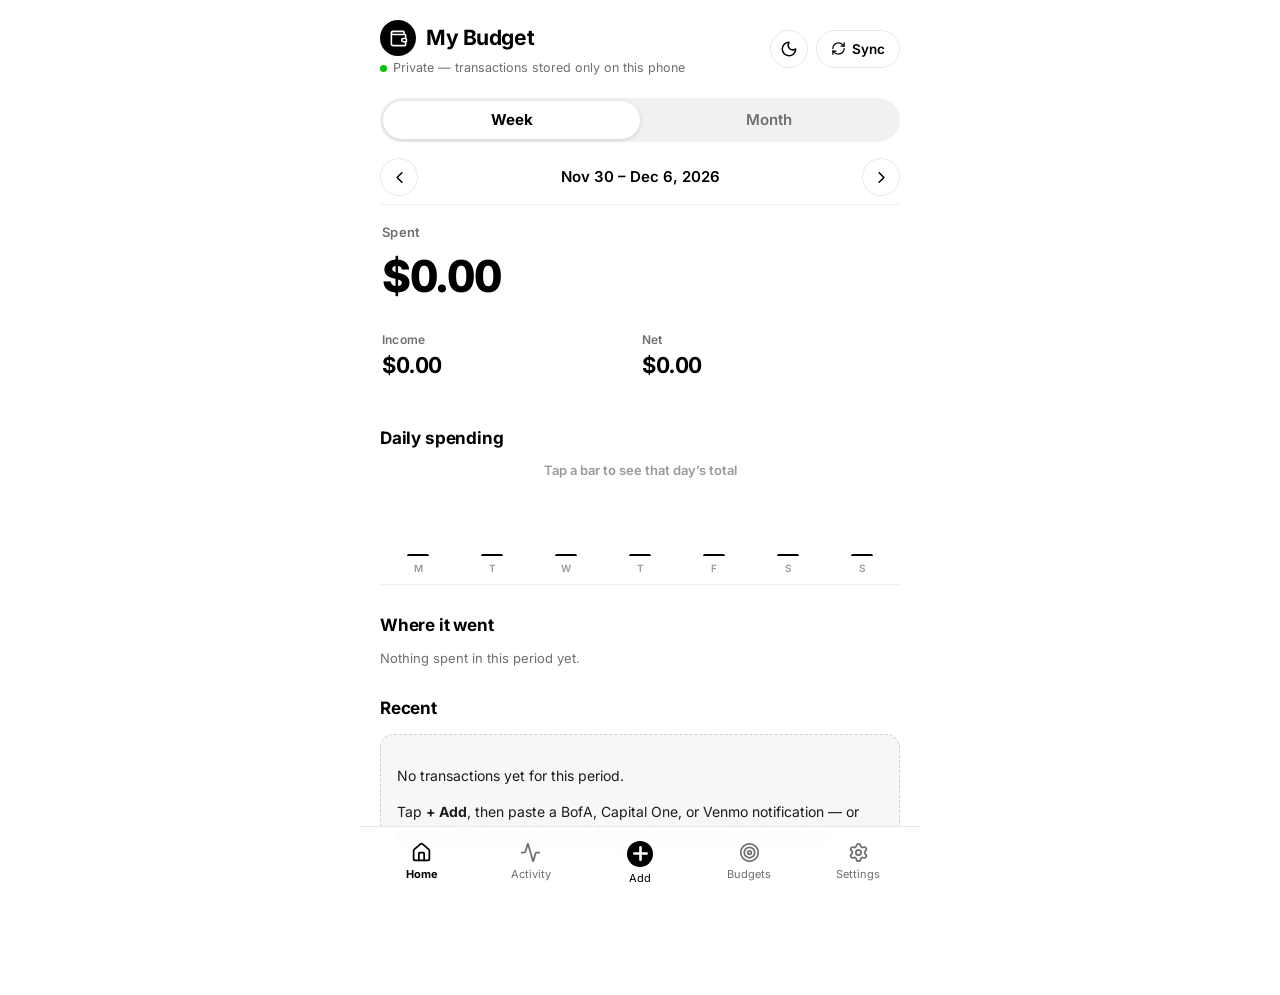
==== index.html @ 9eff7cd2 "Budget Tracker: local-only week/month tracker with BofA/Capital One/Venmo paste + CSV import" ====
<!DOCTYPE html>
<html lang="en">
<head>
<meta charset="UTF-8">
<meta name="viewport" content="width=device-width, initial-scale=1, maximum-scale=1, user-scalable=no, viewport-fit=cover">
<meta http-equiv="Content-Security-Policy" content="default-src 'self'; script-src 'self' 'unsafe-inline' https://accounts.google.com; style-src 'self' 'unsafe-inline'; img-src 'self' data:; font-src 'self'; connect-src 'self' https://gmail.googleapis.com https://oauth2.googleapis.com https://accounts.google.com; frame-src https://accounts.google.com; object-src 'none'; base-uri 'self'">
<title>My Budget Tracker</title>
<meta name="description" content="Private budget tracker. Transactions are stored only on this device, with optional direct Gmail sync.">
<link rel="manifest" href="manifest.json">
<link rel="icon" href="icon-192.png">
<link rel="apple-touch-icon" href="icon-192.png">
<meta name="theme-color" content="#ffffff">
<style>
/* My Budget Tracker — Robinhood-style light theme: white, black text, hairlines,
   one green accent, flat (no gradients, no shadows, no neon).
   Type: Inter (github.com/rsms/inter). Icons: Lucide (github.com/lucide-icons/lucide), inline SVG. */
@font-face{font-family:'Inter';src:url('fonts/inter-400.woff2') format('woff2');font-weight:400;font-display:swap}
@font-face{font-family:'Inter';src:url('fonts/inter-600.woff2') format('woff2');font-weight:600;font-display:swap}
@font-face{font-family:'Inter';src:url('fonts/inter-700.woff2') format('woff2');font-weight:700;font-display:swap}
@font-face{font-family:'Inter';src:url('fonts/inter-800.woff2') format('woff2');font-weight:800;font-display:swap}
:root{
  --bg:#ffffff; --panel:#ffffff; --wash:#f7f7f7; --wash2:#f1f1f1;
  --line:rgba(0,0,0,.09); --line-soft:rgba(0,0,0,.06);
  --text:#000000; --body:#1c1c1c; --muted:#6f6f6f; --faint:#9a9a9a;
  --green:#00a651; --green-bright:#00c805; --red:#e33d2e; --orange:#ff5000;
  --radius:14px;
  --surface:#ffffff; --field:#ffffff; --ink:#000000;
  --primary:#000000; --primary-ink:#ffffff;
  --tile:#000000; --tile-ink:#ffffff; --bar:#000000;
  --seg-active:#ffffff; --nav-bg:rgba(255,255,255,.94);
  --focus-border:#000000; --focus-ring:rgba(0,0,0,.08); --dashed:rgba(0,0,0,.15);
}
[data-theme="dark"]{
  --bg:#000000; --panel:#000000; --wash:#17191c; --wash2:#23262b;
  --line:rgba(255,255,255,.18); --line-soft:rgba(255,255,255,.13);
  --text:#ffffff; --body:#e9e9e9; --muted:#9aa0a6; --faint:#6e7278;
  --green:#00c805; --red:#ff5000;
  --surface:#000000; --field:#17191c; --ink:#ffffff;
  --primary:#00c805; --primary-ink:#000000;
  --tile:#ffffff; --tile-ink:#000000; --bar:#ffffff;
  --seg-active:#2e3138; --nav-bg:rgba(0,0,0,.92);
  --focus-border:#ffffff; --focus-ring:rgba(255,255,255,.22); --dashed:rgba(255,255,255,.23);
}
*{box-sizing:border-box;-webkit-tap-highlight-color:transparent;touch-action:manipulation;
  -webkit-user-select:none;user-select:none;-webkit-touch-callout:none}
input,textarea{-webkit-user-select:text;user-select:text;-webkit-touch-callout:default}
html,body{overflow-x:hidden}
body{margin:0;font-family:'Inter',-apple-system,BlinkMacSystemFont,'SF Pro Text','Segoe UI',Roboto,sans-serif;
  background:var(--bg);color:var(--body);padding:0 20px 108px;max-width:560px;margin:0 auto;
  font-size:15px;line-height:1.5;-webkit-font-smoothing:antialiased}
::selection{background:rgba(0,200,5,.25)}

/* Header */
header{display:flex;justify-content:space-between;align-items:center;gap:12px;padding:calc(20px + env(safe-area-inset-top)) 0 8px}
header h1{font-size:21px;font-weight:700;letter-spacing:-.02em;margin:0;color:var(--text)}
.brand{display:flex;align-items:center;gap:10px}
.brandTile{display:flex;align-items:center;justify-content:center;width:36px;height:36px;border-radius:50%;
  background:var(--tile);color:var(--tile-ink)}
.brandIc{width:19px;height:19px}
.sub{color:var(--muted);font-size:12.5px;margin:3px 0 0;display:flex;align-items:center;gap:6px}
.sub::before{content:'';width:7px;height:7px;border-radius:50%;background:var(--green-bright);flex:none}
.headerBtns{display:flex;gap:8px;flex:none}

/* Type */
h2{font-size:17px;font-weight:700;letter-spacing:-.01em;margin:28px 0 10px;color:var(--text)}
h3{font-size:15px;font-weight:700;margin:24px 0 6px;color:var(--text)}
.hint{color:var(--muted);font-size:13px;line-height:1.55;margin:6px 0 10px}
.result{color:var(--green);font-size:13.5px;min-height:18px;line-height:1.5;font-weight:600}
.error{color:var(--red);font-size:13.5px}
.mono{font-family:ui-monospace,'SF Mono',Menlo,monospace;font-size:12px;word-break:break-all;color:var(--text)}
.hIcon{display:flex;align-items:center;gap:9px}
.hIc{width:18px;height:18px;color:var(--text)}

/* Controls — Robinhood pills */
button{font:inherit;font-weight:600;cursor:pointer;border-radius:999px;border:1px solid var(--line);
  background:var(--field);color:var(--text);padding:9px 16px;transition:transform .15s ease-out,background .15s ease}
button:active{transform:scale(.97)}
button.primary{background:var(--primary);border-color:var(--primary);color:var(--primary-ink);font-weight:700;width:100%;margin-top:12px;padding:14px;border-radius:999px}
button.primary.small,button.ghost.small{width:auto;margin-top:0;padding:8px 14px}
button.ghost{background:transparent}
button.danger{background:transparent;border-color:rgba(227,61,46,.45);color:var(--red)}
button:disabled{opacity:.55}
.iconBtn{font-size:13.5px;padding:8px 14px;display:inline-flex;align-items:center}
.btnIc{width:15px;height:15px;margin-right:6px}
input,select,textarea{font:inherit;width:100%;padding:12px 14px;border-radius:12px;border:1px solid var(--line);
  background:var(--field);color:var(--text);margin:5px 0 12px;outline:none;transition:border-color .15s ease,box-shadow .15s ease}
input:focus,select:focus,textarea:focus{border-color:var(--focus-border);box-shadow:0 0 0 3px var(--focus-ring)}
textarea{resize:vertical;line-height:1.5}
label{font-size:13px;font-weight:600;color:var(--muted)}
::placeholder{color:var(--faint)}

/* Segmented Week/Month — gray track, white pill */
.seg{display:flex;background:var(--wash2);border-radius:999px;padding:3px;margin-top:12px}
.segBtn{flex:1;border:none;background:transparent;color:var(--muted);border-radius:999px;padding:8px;font-weight:600}
.segBtn.active{background:var(--seg-active);color:var(--text);font-weight:700;box-shadow:0 1px 4px rgba(0,0,0,.14)}
.periodNav{display:flex;align-items:center;justify-content:space-between;margin:16px 0 2px}
.periodNav button{width:38px;height:38px;border-radius:50%;padding:0;display:flex;align-items:center;justify-content:center;border-color:var(--line)}
.periodNav .ic{width:19px;height:19px}
.periodLabel{font-weight:600;font-size:15px;color:var(--text)}

/* Stats — flat, borderless, hairline dividers (Robinhood numbers-first) */
.cards{display:grid;grid-template-columns:1fr 1fr;gap:0;margin-top:8px;border-top:1px solid var(--line-soft)}
.card{background:transparent;border:none;border-radius:0;padding:16px 2px;box-shadow:none}
.card span{display:block;color:var(--muted);font-size:12px;font-weight:600;letter-spacing:.02em}
.card strong{font-size:22px;font-weight:700;letter-spacing:-.02em;font-variant-numeric:tabular-nums;color:var(--text)}
.card.big{grid-column:1/-1;padding:18px 2px 6px}
.card.big span{font-size:13px}
.card.big strong{font-size:44px;font-weight:800;letter-spacing:-.03em}
.green{color:var(--green)}.red{color:var(--red)}
.pace{color:var(--body);font-size:13.5px;line-height:1.55;background:var(--wash);
  border-radius:12px;padding:11px 14px;margin:14px 0 0}
.pace:empty{display:none}

/* Daily bars — flat black, today in green */
.bars{display:flex;gap:2px;align-items:flex-end;height:100px;background:transparent;
  border:none;border-bottom:1px solid var(--line-soft);border-radius:0;padding:10px 2px 8px;box-shadow:none}
.barCol{flex:1 1 0;min-width:0;display:flex;flex-direction:column;align-items:center;gap:5px;height:100%;justify-content:flex-end;cursor:pointer;-webkit-tap-highlight-color:transparent}
.barCol.sel .bar{background:var(--green)}
.barCol.sel span{color:var(--text);font-weight:700}
.barReadout{text-align:center;font-size:13px;font-weight:600;color:var(--faint);min-height:18px;margin:0 0 4px}
.barReadout.on{color:var(--text)}
#omitList{margin-top:10px}
#omitList .txn{align-items:center}
.bar{width:100%;max-width:22px;background:var(--bar);border-radius:3px 3px 0 0;min-height:2px;transition:opacity .1s ease,background .15s ease}
.barCol:active .bar{opacity:.45}
#txnList .txn,#recentList .txn{transition:background .12s ease,opacity .25s ease}
#txnList .txn:active,#recentList .txn:active{background:var(--wash)}
/* Day-selected state: Recent rows that aren't the tapped day fade back */
#recentList .txn.dim{opacity:.35}
.checkRow{display:flex;align-items:center;gap:10px;font-weight:600;cursor:pointer}
.checkRow input{width:20px;height:20px;accent-color:var(--ink)}

/* Offline strip — in-flow under the header, only while the phone is offline */
.offlineBar{background:var(--wash2);color:var(--muted);font-size:12.5px;font-weight:600;text-align:center;padding:8px 12px;border-radius:10px;margin:6px 0 2px}
.offlineBar.hidden{display:none}

/* Boot skeleton — static placeholders painted with the page itself, so a cold
   open never shows a blank screen while the app script loads. JS hides it the
   moment the lock screen or the app renders. */
#bootSkel{padding-top:10px}
#bootSkel.hidden{display:none}
.skel{background:var(--wash2);border-radius:12px;margin:0 0 12px;animation:skelPulse 1.15s ease-in-out infinite}
.skelHero{height:120px}
.skelRow{height:56px}
.skelRow.short{width:62%}
@keyframes skelPulse{0%,100%{opacity:1}50%{opacity:.4}}
.barCol span{font-size:10px;color:var(--faint);font-weight:600;max-width:100%;overflow:hidden;text-align:center}

/* Category rows */
.catRow{display:grid;grid-template-columns:118px 1fr 78px;gap:10px;align-items:center;padding:7px 0;font-size:13.5px;border-bottom:1px solid var(--line-soft)}
.catRow strong{text-align:right;font-variant-numeric:tabular-nums}
.track{background:var(--wash2);border-radius:99px;height:6px;overflow:hidden}
.fill{background:var(--bar);height:100%;border-radius:99px}
.fill.over{background:var(--red)}

/* Transactions — flat list rows with hairlines */
.txn{display:flex;gap:9px;align-items:center;background:transparent;border:none;border-bottom:1px solid var(--line-soft);
  border-radius:0;padding:13px 2px;margin:0;box-shadow:none}
.txnMain{flex:1;min-width:0}
.txnMain strong{display:block;font-size:14.5px;font-weight:600;white-space:nowrap;overflow:hidden;text-overflow:ellipsis;color:var(--text)}
.meta{color:var(--muted);font-size:12px;display:block;margin-top:1px}
.txnAmt{font-weight:700;font-variant-numeric:tabular-nums;font-size:15px;color:var(--text)}
.txn.in .txnAmt{color:var(--green)}
.txn.transfer{opacity:.6}.txn.transfer .txnAmt{color:var(--body)}
.delBtn{padding:6px 8px;border:none;color:var(--faint)}
.delIc{width:14px;height:14px;display:block}

/* Layout helpers */
.row{display:flex}.row.gap{gap:10px}.row.wrap{flex-wrap:wrap}.row label{flex:1}

/* Budgets + security boxes — light wash panels, flat */
.budgetRow,.secBox{background:var(--wash);border:none;border-radius:var(--radius);
  padding:16px;margin:10px 0;box-shadow:none;font-size:14px;line-height:1.55}
.budgetHead{display:flex;justify-content:space-between;gap:10px;font-size:14px;margin-bottom:8px}
.budgetHead span{color:var(--muted);font-variant-numeric:tabular-nums}
.budgetRow input{margin:10px 0 0;background:var(--field)}
.secBox ul{margin:8px 0;padding-left:19px}.secBox li{margin:5px 0}
.secBox p{margin:6px 0}

/* Empty state */
.empty{background:var(--wash);border:1px dashed var(--dashed);border-radius:var(--radius);
  padding:16px;color:var(--body);line-height:1.55;font-size:14px;margin:12px 0}

/* Bottom nav — white, hairline top, black active */
nav{position:fixed;left:0;right:0;bottom:0;display:flex;gap:2px;max-width:560px;margin:0 auto;
  background:var(--nav-bg);border-top:1px solid var(--line);
  padding:8px 8px calc(9px + env(safe-area-inset-bottom));backdrop-filter:blur(14px);-webkit-backdrop-filter:blur(14px);z-index:5}
.tab{flex:1;border:none;background:transparent;font-size:11px;font-weight:500;color:var(--muted);
  padding:7px 2px 5px;display:flex;flex-direction:column;align-items:center;gap:3px;border-radius:12px}
.tabIcon{display:flex}.tabIcon .ic{width:21px;height:21px}
.tab.active{color:var(--text);font-weight:700}
.addIcon{display:flex;align-items:center;justify-content:center;width:26px;height:26px;border-radius:50%;
  background:var(--tile);color:var(--tile-ink);margin-top:-1px}
.addIc{width:15px;height:15px;color:var(--tile-ink);stroke-width:3}
.tab.addTab{color:var(--text)}

/* Lock screen */
.lock{position:fixed;inset:0;background:var(--bg);display:flex;align-items:center;justify-content:center;padding:22px;z-index:20}
.lockCard{max-width:340px;text-align:center;width:100%;background:var(--field);border:1px solid var(--line);
  border-radius:22px;padding:30px 24px;box-shadow:none}
.lockCard h1{font-size:21px;margin:10px 0 4px;color:var(--text)}
.lockCard p{color:var(--muted);font-size:13.5px}
.lockIcon{display:flex;align-items:center;justify-content:center;width:64px;height:64px;margin:0 auto;
  border-radius:50%;background:var(--wash);border:1px solid var(--line)}
.lockIc{width:28px;height:28px;color:var(--text)}
.fileLabel{display:inline-block;border:1px solid var(--line);border-radius:999px;padding:10px 16px;cursor:pointer;font-weight:600;background:var(--field)}
.hidden{display:none!important}
.ic{flex:none;vertical-align:middle}
.themeBtn{position:relative;display:inline-flex;align-items:center;justify-content:center;width:38px;height:38px;border-radius:50%;padding:0}
/* Icon swap: sun and moon are stacked and crossfade with a blur, instead of
   one vanishing and the other popping in. */
.themeBtn .ic{position:absolute;top:50%;left:50%;transform:translate(-50%,-50%);transition:opacity .25s ease,filter .25s ease}
.themeMoon{opacity:1;filter:blur(0)}
.themeSun{opacity:0;filter:blur(4px)}
[data-theme="dark"] .themeMoon{opacity:0;filter:blur(4px)}
[data-theme="dark"] .themeSun{opacity:1;filter:blur(0)}
button .ic{pointer-events:none}

/* Recurring expenses */
.recRow{display:flex;gap:10px;align-items:center;background:var(--wash);border-radius:var(--radius);padding:13px 15px;margin:8px 0}
.recRow.paused{opacity:.55}
.recMain{flex:1;min-width:0}
.recMain strong{display:block;font-size:14.5px;font-weight:600;color:var(--text);white-space:nowrap;overflow:hidden;text-overflow:ellipsis}
.recAmt{font-weight:700;font-variant-numeric:tabular-nums;color:var(--text)}
.toast{position:fixed;left:50%;transform:translateX(-50%);bottom:calc(88px + env(safe-area-inset-bottom));z-index:60;display:flex;align-items:center;gap:14px;background:var(--ink);color:var(--bg);border-radius:999px;padding:11px 12px 11px 18px;font-size:14px;font-weight:600;box-shadow:0 8px 28px rgba(0,0,0,.28);max-width:calc(100vw - 32px);animation:toastIn .25s cubic-bezier(.32,.72,0,1)}
.toast span{white-space:nowrap;overflow:hidden;text-overflow:ellipsis}
.toast button{background:var(--green-bright);color:#000;border:none;border-radius:999px;padding:7px 14px;font-weight:700;flex:none}
.toast.hidden{display:none}
.sheet{position:fixed;inset:0;z-index:70;background:rgba(0,0,0,.45);display:flex;align-items:flex-end;justify-content:center;overscroll-behavior:contain}
.sheet.hidden{display:none}
.sheetCard{background:var(--panel);width:100%;max-width:560px;border-radius:18px 18px 0 0;padding:20px 20px calc(18px + env(safe-area-inset-bottom));max-height:92vh;max-height:92dvh;overflow-y:auto;transform-origin:50% 100%;animation:sheetIn .25s cubic-bezier(.32,.72,0,1)}
/* Entrances: from scale .97 + fade, never from scale 0 (250ms, easeOutQuint-ish) */
@keyframes sheetIn{from{opacity:0;transform:translateY(14px) scale(.98)}to{opacity:1;transform:translateY(0) scale(1)}}
@keyframes toastIn{from{opacity:0;transform:translateX(-50%) translateY(8px) scale(.97)}to{opacity:1;transform:translateX(-50%) translateY(0) scale(1)}}
@keyframes cardIn{from{opacity:0;transform:scale(.97)}to{opacity:1;transform:scale(1)}}
/* Sheet grab handle — drag down to dismiss, drag up meets rubber-band resistance */
.grab{width:44px;height:20px;margin:-10px auto 4px;display:flex;align-items:center;justify-content:center;touch-action:none;cursor:grab;flex:none}
.grab::before{content:'';width:36px;height:4px;border-radius:99px;background:var(--line)}
/* Wrong-PIN shake: translateX 0,-10,10,-6,6,-3,0 over 360ms (error text is already red) */
@keyframes shakeX{0%{transform:translateX(0)}14%{transform:translateX(-10px)}28%{transform:translateX(10px)}44%{transform:translateX(-6px)}60%{transform:translateX(6px)}76%{transform:translateX(-3px)}100%{transform:translateX(0)}}
.lockCard{animation:cardIn .25s cubic-bezier(.32,.72,0,1)}
.lockCard.shake{animation:shakeX .36s ease}
body.locked{position:fixed;left:0;right:0;width:100%;overflow:hidden}
.sheetCard h3{margin:0 0 6px;font-size:17px;color:var(--text)}
.sheetBtns{display:flex;gap:10px;margin-top:16px}
.fieldBad{border-color:var(--red) !important;box-shadow:0 0 0 3px rgba(227,61,46,.22)}
.sheetBtns.col{flex-direction:column}
.tsLabel{display:block;font-size:12.5px;font-weight:600;color:var(--faint);margin:12px 0 5px}
.row2{display:flex;gap:8px}
.row2>*{flex:1;min-width:0}
#txnList .txn,#recentList .txn{cursor:pointer;-webkit-tap-highlight-color:transparent}
.subHead{font-size:12.5px;text-transform:uppercase;letter-spacing:.05em;color:var(--faint);margin:16px 0 6px}
#rulesList .txn{align-items:center}
.sheetBtns button{flex:1}
/* Overflow guards: nothing sticks out past the screen, even with huge numbers */
.row>*{min-width:0}
input,select,textarea{min-width:0}
.card strong{font-size:clamp(17px,5.6vw,22px)}
.card.big strong{font-size:clamp(28px,10vw,44px);white-space:nowrap}
.catRow{grid-template-columns:minmax(0,118px) 1fr auto}
.catRow>span{white-space:nowrap;overflow:hidden;text-overflow:ellipsis}
.catRow strong{white-space:nowrap}
.txnAmt{white-space:nowrap}
.recAmt{white-space:nowrap}
.budgetHead{flex-wrap:wrap}
.budgetHead span{text-align:right}
/* iOS WebKit gives native date fields a stubborn minimum width that ignores
   min-width and pushes the box off-screen; resetting the appearance makes the
   field shrink like a normal input (the date picker still opens on tap). */
input[type="date"]{-webkit-appearance:none;appearance:none;text-align:left}
/* Expensive-feel polish: balanced headlines, tabular figures wherever an
   amount can change, smooth height:auto groundwork for the one <details>,
   and an instant theme switch (transitions killed mid-flip — except the
   theme toggle's own icon crossfade, which is the point of flipping). */
h1,h2,h3{text-wrap:balance}
.barReadout,.pace,.toast span,.sheetCard p{font-variant-numeric:tabular-nums}
:root{interpolate-size:allow-keywords}
.theme-switching *{transition:none!important}
.theme-switching .themeBtn .ic{transition:opacity .25s ease,filter .25s ease!important}

</style>
</head>
<body>
<div id="lockScreen" class="lock hidden">
  <div class="lockCard">
    <div class="lockIcon"><svg class="ic lockIc" width="30" height="30"
  xmlns="http://www.w3.org/2000/svg"
 
  aria-hidden="true"
  viewBox="0 0 24 24"
  fill="none"
  stroke="currentColor"
  stroke-width="2"
  stroke-linecap="round"
  stroke-linejoin="round"
>
  <rect width="18" height="11" x="3" y="11" rx="2" ry="2" />
  <path d="M7 11V7a5 5 0 0 1 10 0v4" />
</svg></div>
    <h1>Budget Tracker</h1>
    <p>Enter your PIN to unlock. Your data lives only on this device.</p>
    <input id="pinInput" type="password" inputmode="numeric" autocomplete="off" placeholder="PIN" maxlength="12">
    <button id="unlockBtn" class="primary">Unlock</button>
    <p id="pinError" class="error"></p>
  </div>
</div>

<header>
  <div>
    <h1 class="brand"><span class="brandTile"><svg class="ic brandIc" width="22" height="22"
  xmlns="http://www.w3.org/2000/svg"
 
  aria-hidden="true"
  viewBox="0 0 24 24"
  fill="none"
  stroke="currentColor"
  stroke-width="2"
  stroke-linecap="round"
  stroke-linejoin="round"
>
  <path d="M19 7V4a1 1 0 0 0-1-1H5a2 2 0 0 0 0 4h15a1 1 0 0 1 1 1v4h-3a2 2 0 0 0 0 4h3a1 1 0 0 0 1-1v-2a1 1 0 0 0-1-1" />
  <path d="M3 5v14a2 2 0 0 0 2 2h15a1 1 0 0 0 1-1v-4" />
</svg></span>My Budget</h1>
    <p class="sub">Private — transactions stored only on this phone</p>
  </div>
  <div class="headerBtns">
    <button id="themeBtn" class="ghost iconBtn themeBtn" aria-label="Toggle dark mode" title="Dark mode"><svg
  xmlns="http://www.w3.org/2000/svg"
  class="ic themeMoon" width="18" height="18"
  aria-hidden="true"
  viewBox="0 0 24 24"
  fill="none"
  stroke="currentColor"
  stroke-width="2"
  stroke-linecap="round"
  stroke-linejoin="round"
>
  <path d="M20.985 12.486a9 9 0 1 1-9.473-9.472c.405-.022.617.46.402.803a6 6 0 0 0 8.268 8.268c.344-.215.825-.004.803.401" />
</svg><svg
  xmlns="http://www.w3.org/2000/svg"
  class="ic themeSun" width="18" height="18"
  aria-hidden="true"
  viewBox="0 0 24 24"
  fill="none"
  stroke="currentColor"
  stroke-width="2"
  stroke-linecap="round"
  stroke-linejoin="round"
>
  <circle cx="12" cy="12" r="4" />
  <path d="M12 2v2" />
  <path d="M12 20v2" />
  <path d="m4.93 4.93 1.41 1.41" />
  <path d="m17.66 17.66 1.41 1.41" />
  <path d="M2 12h2" />
  <path d="M20 12h2" />
  <path d="m6.34 17.66-1.41 1.41" />
  <path d="m19.07 4.93-1.41 1.41" />
</svg></button>
    <button id="reloadBtn" class="ghost iconBtn" title="Sync — pull new transactions from Gmail and get the latest app version (your data stays)"><svg class="ic btnIc" width="15" height="15"
  xmlns="http://www.w3.org/2000/svg"
 
  aria-hidden="true"
  viewBox="0 0 24 24"
  fill="none"
  stroke="currentColor"
  stroke-width="2"
  stroke-linecap="round"
  stroke-linejoin="round"
>
  <path d="M3 12a9 9 0 0 1 9-9 9.75 9.75 0 0 1 6.74 2.74L21 8" />
  <path d="M21 3v5h-5" />
  <path d="M21 12a9 9 0 0 1-9 9 9.75 9.75 0 0 1-6.74-2.74L3 16" />
  <path d="M8 16H3v5" />
</svg>Sync</button>
    <button id="lockBtn" class="ghost hidden">Lock</button>
  </div>
</header>

<div id="offlineBar" class="offlineBar hidden">You're offline — everything's saved on this phone. Gmail sync will catch up when you're back.</div>

<div id="bootSkel" aria-hidden="true">
  <div class="skel skelHero"></div>
  <div class="skel skelRow"></div>
  <div class="skel skelRow"></div>
  <div class="skel skelRow short"></div>
</div>

<main id="app" class="hidden">
  <!-- HOME -->
  <section id="view-home" class="view">
    <div class="seg">
      <button data-period="week" class="segBtn active">Week</button>
      <button data-period="month" class="segBtn">Month</button>
    </div>
    <div class="periodNav">
      <button id="prevPeriod" class="ghost" aria-label="Previous period"><svg class="ic" width="20" height="20"
  xmlns="http://www.w3.org/2000/svg"
 
  aria-hidden="true"
  viewBox="0 0 24 24"
  fill="none"
  stroke="currentColor"
  stroke-width="2"
  stroke-linecap="round"
  stroke-linejoin="round"
>
  <path d="m15 18-6-6 6-6" />
</svg></button>
      <div id="periodLabel" class="periodLabel"></div>
      <button id="nextPeriod" class="ghost" aria-label="Next period"><svg class="ic" width="20" height="20"
  xmlns="http://www.w3.org/2000/svg"
 
  aria-hidden="true"
  viewBox="0 0 24 24"
  fill="none"
  stroke="currentColor"
  stroke-width="2"
  stroke-linecap="round"
  stroke-linejoin="round"
>
  <path d="m9 18 6-6-6-6" />
</svg></button>
    </div>
    <div class="cards">
      <div class="card big"><span>Spent</span><strong id="statSpent">$0.00</strong></div>
      <div class="card"><span>Income</span><strong id="statIncome" class="green">$0.00</strong></div>
      <div class="card"><span>Net</span><strong id="statNet">$0.00</strong></div>
    </div>
    <p id="paceLine" class="pace"></p>
    <h2>Daily spending</h2>
    <p id="barReadout" class="barReadout">Tap a bar to see that day’s total</p>
    <div id="dayBars" class="bars"></div>
    <h2>Where it went</h2>
    <div id="catList"></div>
    <h2>Recent</h2>
    <div id="recentList"></div>
    <div id="homeEmpty" class="empty hidden">
      <p>No transactions yet for this period.</p>
      <p>Tap <strong>+ Add</strong>, then paste a BofA, Capital One, or Venmo notification — or import a CSV from your bank. Nothing connects to your accounts.</p>
    </div>
  </section>

  <!-- TRANSACTIONS -->
  <section id="view-txns" class="view hidden">
    <input id="searchBox" type="search" placeholder="Search merchant, note…">
    <div class="row gap">
      <select id="filterSource"><option value="">All sources</option><option>BofA</option><option>Capital One</option><option>Venmo</option><option>Gusto</option><option>Manual</option><option>Recurring</option><option>Other</option></select>
      <select id="filterCat"><option value="">All categories</option></select>
    </div>
    <div id="txnList"></div>
    <button id="txnMore" class="ghost hidden" type="button" style="width:100%;margin-top:10px">Show more</button>
  </section>

  <!-- ADD -->
  <section id="view-add" class="view hidden">
    <h2 class="hIcon"><svg class="ic hIc" width="18" height="18"
  xmlns="http://www.w3.org/2000/svg"
 
  aria-hidden="true"
  viewBox="0 0 24 24"
  fill="none"
  stroke="currentColor"
  stroke-width="2"
  stroke-linecap="round"
  stroke-linejoin="round"
>
  <path d="M15.914 4a1.5 1.5 0 00-2.474-1.561l-9 9A1.5 1.5 0 005.5 14h4.002a.5.5 0 01.471.666L8.086 20a1.5 1.5 0 002.475 1.56l9-9A1.5 1.5 0 0018.5 10h-3.997a.5.5 0 01-.472-.667z" />
</svg>Smart import — paste a notification</h2>
    <p class="hint">Copy a notification from BofA, Capital One, or Venmo and paste it here. One per line for a bunch at once. Parsed right here on your phone — nothing is sent anywhere.</p>
    <textarea id="pasteBox" rows="5" placeholder="e.g.&#10;Bank of America alert: $42.17 at Chipotle on 11/15/2026&#10;Alex Johnson paid you $25.00 for dinner on Venmo"></textarea>
    <button id="pasteImportBtn" class="primary">Import pasted notifications</button>
    <p id="importResult" class="result"></p>
    <h2 class="hIcon"><svg class="ic hIc" width="18" height="18"
  xmlns="http://www.w3.org/2000/svg"
 
  aria-hidden="true"
  viewBox="0 0 24 24"
  fill="none"
  stroke="currentColor"
  stroke-width="2"
  stroke-linecap="round"
  stroke-linejoin="round"
>
  <path d="M6 22a2 2 0 0 1-2-2V4a2 2 0 0 1 2-2h8a2.4 2.4 0 0 1 1.704.706l3.588 3.588A2.4 2.4 0 0 1 20 8v12a2 2 0 0 1-2 2z" />
  <path d="M14 2v5a1 1 0 0 0 1 1h5" />
  <path d="M10 9H8" />
  <path d="M16 13H8" />
  <path d="M16 17H8" />
</svg>Import a CSV statement</h2>
    <p class="hint">Download a CSV from BofA, Capital One, or Venmo (Venmo: Settings → Download CSV) and pick it here. BofA, Capital One, and Venmo formats are recognized automatically. Duplicates are skipped.</p>
    <input id="csvFile" type="file" accept=".csv,text/csv">
    <p id="csvResult" class="result"></p>
    <div id="autoImportBanner" class="empty hidden"></div>
    <h2 class="hIcon"><svg class="ic hIc" width="18" height="18"
  xmlns="http://www.w3.org/2000/svg"
 
  aria-hidden="true"
  viewBox="0 0 24 24"
  fill="none"
  stroke="currentColor"
  stroke-width="2"
  stroke-linecap="round"
  stroke-linejoin="round"
>
  <path d="M12 8V4H8" />
  <rect width="16" height="12" x="4" y="8" rx="2" />
  <path d="M2 14h2" />
  <path d="M20 14h2" />
  <path d="M15 13v2" />
  <path d="M9 13v2" />
</svg>Automate it (iPhone Shortcuts)</h2>
    <p class="hint">Apple does not let any app — web or native — read another app’s notifications on iPhone, so no tracker can silently watch BofA/Capital One for you. The closest real automation on iOS uses <strong>text-message alerts + a Shortcut</strong>:</p>
    <div class="secBox">
      <p><strong>One-time setup (~3 min):</strong></p>
      <ul>
        <li>In the BofA and Capital One apps, turn on <strong>text alerts for purchases</strong> (any amount).</li>
        <li>Open Apple’s <strong>Shortcuts</strong> app → <strong>Automation</strong> → <strong>+</strong> → <strong>Message</strong> → set “Message Contains” to <strong>$</strong> → choose <strong>Run Immediately</strong>.</li>
        <li>Add these actions in order: <strong>URL Encode</strong> (the incoming message) → <strong>Text</strong>: <span class="mono">https://overtimemoney.github.io/budget-tracker/#import=</span> followed by the Encoded Text → <strong>Open URLs</strong>.</li>
        <li>Done: each bank text opens this tracker and files the transaction itself (duplicates are skipped). Prefer less interruption? Swap “Open URLs” for <strong>Append to Note</strong> into a note called “Budget Inbox”, then paste that note here in one go whenever you like.</li>
        <li>Apple Pay purchases: same recipe, but start the automation from the <strong>Transaction</strong> trigger instead of Message.</li>
      </ul>
      <p>Venmo doesn’t offer purchase texts — for Venmo, the email-alert route (ask Luna) or a quick paste here covers it.</p>
    </div>
    <h2 class="hIcon"><svg class="ic hIc" width="18" height="18"
  xmlns="http://www.w3.org/2000/svg"
 
  aria-hidden="true"
  viewBox="0 0 24 24"
  fill="none"
  stroke="currentColor"
  stroke-width="2"
  stroke-linecap="round"
  stroke-linejoin="round"
>
  <path d="M13 21h8" />
  <path d="M21.174 6.812a1 1 0 0 0-3.986-3.987L3.842 16.174a2 2 0 0 0-.5.83l-1.321 4.352a.5.5 0 0 0 .623.622l4.353-1.32a2 2 0 0 0 .83-.497z" />
</svg>Add by hand</h2>
    <form id="manualForm">
      <label>Merchant / who <input id="mMerchant" required maxlength="60" placeholder="Chipotle, Sam Lee…"></label>
      <div class="row gap">
        <label>Amount $ <input id="mAmount" required type="number" min="0.01" step="0.01" inputmode="decimal" placeholder="0.00"></label>
        <label>Date <input id="mDate" required type="date"></label>
      </div>
      <div class="row gap">
        <label>Type <select id="mDir"><option value="out">Money out</option><option value="in">Money in</option></select></label>
        <label>Source <select id="mSource"><option>Manual</option><option>BofA</option><option>Capital One</option><option>Venmo</option><option>Gusto</option><option>Other</option></select></label>
      </div>
      <label>Category <select id="mCat"></select></label>
      <label>Note <input id="mNote" maxlength="80" placeholder="Optional"></label>
      <button class="primary" type="submit">Add transaction</button>
    </form>
  </section>

  <!-- BUDGETS -->
  <section id="view-budgets" class="view hidden">
    <h2 class="hIcon"><svg
  xmlns="http://www.w3.org/2000/svg"
  class="ic hIc" width="18" height="18"
  aria-hidden="true"
  viewBox="0 0 24 24"
  fill="none"
  stroke="currentColor"
  stroke-width="2"
  stroke-linecap="round"
  stroke-linejoin="round"
>
  <path d="m17 2 4 4-4 4" />
  <path d="M3 11v-1a4 4 0 0 1 4-4h14" />
  <path d="m7 22-4-4 4-4" />
  <path d="M21 13v1a4 4 0 0 1-4 4H3" />
</svg>Recurring expenses</h2>
    <p class="hint">Bills that repeat — rent, subscriptions, utilities. Each one files itself as a transaction on its due date, so your spending and budgets stay true without you typing it in.</p>
    <div id="recSummary"></div>
    <div id="recList"></div>
    <div class="secBox">
      <label>Expense name <input id="recName" type="text" placeholder="Rent" autocomplete="off"></label>
      <div class="row gap">
        <label>Amount <input id="recAmount" type="number" min="0" step="0.01" inputmode="decimal" placeholder="0.00"></label>
        <label>Category <select id="recCat"></select></label>
      </div>
      <div class="row gap">
        <label>Repeats <select id="recFreq"><option value="monthly">Monthly</option><option value="weekly">Weekly</option><option value="biweekly">Every 2 weeks</option><option value="yearly">Yearly</option></select></label>
        <label>Next due <input id="recDate" type="date"></label>
      </div>
      <button id="recAdd" class="primary">Add recurring expense</button>
      <p id="recResult" class="result"></p>
    </div>
    <h2>Monthly budgets</h2>
    <p class="hint">Set a monthly limit per category. The bars below are recomputed fresh from your transactions every time you open this tab. Card payments and Venmo-to-bank transfers marked “Transfer” never count against a budget.</p>
    <div id="budgetList"></div>
  </section>

  <!-- SETTINGS -->
  <section id="view-settings" class="view hidden">
    <h2 class="hIcon"><svg class="ic hIc" width="18" height="18"
  xmlns="http://www.w3.org/2000/svg"
 
  aria-hidden="true"
  viewBox="0 0 24 24"
  fill="none"
  stroke="currentColor"
  stroke-width="2"
  stroke-linecap="round"
  stroke-linejoin="round"
>
  <path d="M20 13c0 5-3.5 7.5-7.66 8.95a1 1 0 0 1-.67-.01C7.5 20.5 4 18 4 13V6a1 1 0 0 1 1-1c2 0 4.5-1.2 6.24-2.72a1.17 1.17 0 0 1 1.52 0C14.51 3.81 17 5 19 5a1 1 0 0 1 1 1z" />
  <path d="m9 12 2 2 4-4" />
</svg>Security</h2>
    <div class="secBox">
      <p><strong>How this app stays safe:</strong></p>
      <ul>
        <li>No bank login, ever. It is <strong>not connected</strong> to BofA, Capital One, Venmo, or any bank account.</li>
        <li>No cloud backup, no analytics, no relay. By default the app sends your data <strong>nowhere</strong>. If you turn on Gmail sync below, the app talks <strong>only to Google</strong> to read alert emails you authorized — the Google access token stays in memory (never stored), and imported transactions live only on this device.</li>
        <li>Everything is stored only in this browser on this device. The code on GitHub contains none of your financial data.</li>
        <li>Uninstalling / clearing site data erases everything — export a backup first if you want to keep it.</li>
      </ul>
    </div>
    <h3>Display</h3>
    <div class="secBox">
      <label class="checkRow"><input id="venmoDescToggle" type="checkbox" checked> Show Venmo descriptions</label>
      <p class="hint">Venmo payments carry the note the sender wrote (like “One Ramen and Sushi”). Turn this off to omit all of them from your lists at once — the descriptions stay saved on this phone, and turning it back on brings them right back.</p>
    </div>
    <h3>Rules</h3>
    <div class="secBox">
      <ul>
        <li><strong>Capital One / BofA card-bill payments</strong> — omitted automatically when they import. Paying the bill isn’t spending; the individual charges are what count.</li>
        <li><strong>Venmo transfers to your own bank</strong> — filed as Transfer, so they never count as spending or income.</li>
      </ul>
      <p class="hint">The built-in rules above run on every import (Gmail sync, CSV, paste) before anything reaches your list. Anything they catch lands under Omitted transactions below, where you can restore it.</p>
      <h4 class="subHead">Your rules</h4>
      <div id="rulesList"></div>
      <button id="newRuleBtn" class="ghost small" type="button">New rule</button>
      <p class="hint">Rules match by merchant name (keyword), description, source, direction, and amount — and can set a category, rename a transaction, omit it, or offset spending with it. They run automatically on new transactions and apply to matching ones already here. Deleting a rule stops it going forward; changes it already made stay until you undo them.</p>
    </div>
    <h3>Omitted transactions</h3>
    <div class="secBox">
      <p class="hint">Omitted transactions stay saved on this phone but are hidden from Activity and never counted in your totals or budgets. Capital One and BofA card-bill payments are omitted automatically — the individual charges are what count. To omit something yourself: tap the transaction → Omit.</p>
      <button id="omitToggleBtn" class="ghost" type="button">Show omitted (0)</button>
      <div id="omitList" class="hidden"></div>
    </div>
    <h3>Gmail sync</h3>
    <div class="secBox">
      <p id="gmailStatus"><strong>Not set up yet.</strong></p>
      <p class="hint">Optional. Connect your own Google account and the app reads <strong>only</strong> transaction-alert emails from Venmo, Capital One and BofA, plus Gusto paycheck emails, parses them right here on your phone, and files them as transactions. Nothing goes to Luna, GitHub, or any relay — the app talks to Google directly, and only while you use it.</p>
      <div id="gmailSetupBox">
        <label class="hint" for="gmailClientId">Your Google Client ID (from the one-time setup below)</label>
        <input id="gmailClientId" type="text" autocomplete="off" autocapitalize="off" spellcheck="false" placeholder="1234567890-abc….apps.googleusercontent.com">
        <div class="row gap wrap" style="margin-top:10px">
          <button id="gmailSaveClientBtn" class="ghost">Save Client ID</button>
        </div>
        <details style="margin-top:10px">
          <summary>One-time Google setup (about 5 minutes)</summary>
          <ol style="margin:8px 0;padding-left:19px">
            <li>Open <strong>console.cloud.google.com</strong> and create a project (any name, e.g. “My Budget”).</li>
            <li>Search for <strong>Gmail API</strong> and click <strong>Enable</strong>.</li>
            <li>Go to <strong>Google Auth platform → Branding</strong>: app name “My Budget”, support email = your Gmail. Under <strong>Audience</strong> choose <strong>External</strong> (this is a personal-use app — Google will show an “unverified app” warning when you connect; that’s expected, choose Advanced → continue).</li>
            <li>Go to <strong>Google Auth platform → Clients → Create Client → Web application</strong>.</li>
            <li>Under <strong>Authorized JavaScript origins</strong> add exactly: <strong>https://overtimemoney.github.io</strong></li>
            <li>Create it, copy the <strong>Client ID</strong> (it ends in <em>.apps.googleusercontent.com</em>) and paste it above. No client secret and no API key are needed — never share a secret.</li>
          </ol>
        </details>
      </div>
      <div class="row gap wrap" style="margin-top:10px">
        <button id="gmailConnectBtn" class="primary small">Connect Gmail</button>
        <button id="gmailSyncBtn" class="ghost">Sync now</button>
        <button id="gmailDisconnectBtn" class="ghost hidden">Disconnect</button>
      </div>
      <label class="hint" for="gmailLookback" style="display:block;margin-top:10px">First sync looks back
        <select id="gmailLookback" style="width:auto;display:inline-block;padding:6px 10px">
          <option value="30">30 days</option>
          <option value="90" selected>90 days</option>
          <option value="365">1 year</option>
        </select>
      </label>
      <p id="gmailResult" class="result"></p>
    </div>
    <h3>PIN lock</h3>
    <p class="hint" id="pinStatus">No PIN set. A PIN locks the app screen on this device (it does not encrypt the stored data — your phone’s own lock does that).</p>
    <div class="row gap">
      <input id="newPin" type="password" inputmode="numeric" autocomplete="new-password" placeholder="New PIN (4+ digits)" maxlength="12">
      <button id="setPinBtn" class="primary small">Set PIN</button>
      <button id="removePinBtn" class="ghost hidden">Remove PIN</button>
    </div>
    <h3>App version</h3>
    <p class="hint">Sync pulls new transactions from Gmail (when it's connected above) and fetches the newest app files, clearing the cached copy — <strong>your transactions and budgets stay exactly as they are</strong> (they're stored separately from the app files). The Sync button at the top of the app does the same thing.</p>
    <button id="reloadBtn2" class="ghost"><svg class="ic btnIc" width="15" height="15"
  xmlns="http://www.w3.org/2000/svg"
 
  aria-hidden="true"
  viewBox="0 0 24 24"
  fill="none"
  stroke="currentColor"
  stroke-width="2"
  stroke-linecap="round"
  stroke-linejoin="round"
>
  <path d="M3 12a9 9 0 0 1 9-9 9.75 9.75 0 0 1 6.74 2.74L21 8" />
  <path d="M21 3v5h-5" />
  <path d="M21 12a9 9 0 0 1-9 9 9.75 9.75 0 0 1-6.74-2.74L3 16" />
  <path d="M8 16H3v5" />
</svg>Sync &amp; reload app</button>
    <h3>Backup</h3>
    <div class="row gap wrap">
      <button id="exportJsonBtn" class="ghost">Export backup (JSON)</button>
      <button id="exportCsvBtn" class="ghost">Export transactions (CSV)</button>
      <label class="ghost fileLabel">Restore backup <input id="restoreFile" type="file" accept=".json,application/json" hidden></label>
    </div>
    <h3>Danger zone</h3>
    <button id="clearBtn" class="danger">Erase all data on this device</button>
    <p id="settingsResult" class="result"></p>
  </section>
</main>

<div id="toast" class="toast hidden" role="status"><span id="toastMsg"></span><button id="toastUndo" type="button">Undo</button></div>


<div id="confirmSheet" class="sheet hidden"><div class="sheetCard"><div class="grab" aria-hidden="true"></div><h3 id="confirmTitle">Delete this item?</h3><p id="confirmDetail" class="hint"></p><div class="sheetBtns"><button id="confirmCancel" class="ghost" type="button">Cancel</button><button id="confirmOk" class="danger" type="button">Delete</button></div></div></div>
<div id="omitSheet" class="sheet hidden"><div class="sheetCard"><div class="grab" aria-hidden="true"></div><h3 id="omitTitle">Omit items?</h3><p id="omitDetail" class="hint"></p><div class="sheetBtns col"><button id="omitRuleBtn" type="button">Omit all similar — create rule</button><button id="omitNoteRuleBtn" type="button" class="hidden">Omit all with this description — create rule</button><button id="omitJustBtn" class="ghost" type="button">Omit just these</button><button id="omitCancelBtn" class="ghost" type="button">Cancel</button></div></div></div>
<div id="txnSheet" class="sheet hidden"><div class="sheetCard"><div class="grab" aria-hidden="true"></div><h3 id="tsMerchant">Transaction</h3><p id="tsDetail" class="hint"></p><label class="tsLabel" for="tsCat">Category</label><select id="tsCat"></select><div class="sheetBtns col"><button id="tsOmitBtn" type="button">Omit…</button><button id="tsOffsetBtn" class="ghost" type="button">Offset spending…</button><button id="tsRuleBtn" class="ghost" type="button">Make a rule…</button><button id="tsDeleteBtn" class="danger" type="button">Delete</button><button id="tsCloseBtn" class="ghost" type="button">Close</button></div></div></div>
<div id="offsetSheet" class="sheet hidden"><div class="sheetCard"><div class="grab" aria-hidden="true"></div><h3>Offset spending?</h3><p id="offsetDetail" class="hint"></p><div class="sheetBtns col"><button id="offsetRuleBtn" type="button">Offset all similar — create rule</button><button id="offsetJustBtn" class="ghost" type="button">Just this one</button><button id="offsetCancelBtn" class="ghost" type="button">Cancel</button></div></div></div>
<div id="ruleSheet" class="sheet hidden"><div class="sheetCard"><div class="grab" aria-hidden="true"></div><h3>New rule</h3>
<p class="hint">Fill in at least one — a rule matches transactions that fit everything you set.</p>
<label class="tsLabel" for="ruleMerchant">Merchant name contains</label><input id="ruleMerchant" type="text" placeholder="e.g. Sebastien">
<label class="tsLabel" for="ruleNote">Description contains</label><input id="ruleNote" type="text" placeholder="e.g. One Ramen and Sushi">
<label class="tsLabel" for="ruleSource">Source</label><select id="ruleSource"><option value="">Any source</option><option>BofA</option><option>Capital One</option><option>Venmo</option><option>Gusto</option><option>Manual</option><option>Recurring</option><option>Other</option></select>
<label class="tsLabel" for="ruleDir">Direction</label><select id="ruleDir"><option value="">Any direction</option><option value="in">Money in</option><option value="out">Money out</option></select>
<label class="tsLabel" for="ruleAmtOp">Amount <span class="red" id="ruleAmtStar" hidden>*</span></label><div class="row2"><select id="ruleAmtOp"><option value="">Any amount</option><option value="eq">Exactly</option><option value="lte">At most</option><option value="gte">At least</option></select><input id="ruleAmt" type="number" inputmode="decimal" step="0.01" min="0" placeholder="0.00"></div>
<label class="tsLabel" for="ruleAction">Then</label><select id="ruleAction"><option value="category">Set the category</option><option value="rename">Rename it to</option><option value="omit">Omit it from my budget</option><option value="offset">Offset spending (money in pays down spending)</option></select>
<div id="ruleCatWrap"><label class="tsLabel" for="ruleCat">Category</label><select id="ruleCat"></select></div>
<div id="ruleNameWrap" class="hidden"><label class="tsLabel" for="ruleName">New name <span class="red">*</span></label><input id="ruleName" type="text" placeholder="Display name"></div>
<p class="hint">The rule applies to matching transactions already in your list, and automatically to new ones.</p>
<p id="ruleError" class="error hidden"></p>
<div class="sheetBtns"><button id="ruleCancelBtn" class="ghost" type="button">Cancel</button><button id="ruleSaveBtn" type="button">Create rule</button></div></div></div>

<nav id="tabBar" class="hidden">
  <button data-view="home" class="tab active"><span class="tabIcon"><svg class="ic" width="20" height="20"
  xmlns="http://www.w3.org/2000/svg"
 
  aria-hidden="true"
  viewBox="0 0 24 24"
  fill="none"
  stroke="currentColor"
  stroke-width="2"
  stroke-linecap="round"
  stroke-linejoin="round"
>
  <path d="M15 21v-8a1 1 0 0 0-1-1h-4a1 1 0 0 0-1 1v8" />
  <path d="M3 10a2 2 0 0 1 .709-1.528l7-6a2 2 0 0 1 2.582 0l7 6A2 2 0 0 1 21 10v9a2 2 0 0 1-2 2H5a2 2 0 0 1-2-2z" />
</svg></span>Home</button>
  <button data-view="txns" class="tab"><span class="tabIcon"><svg class="ic" width="20" height="20"
  xmlns="http://www.w3.org/2000/svg"
 
  aria-hidden="true"
  viewBox="0 0 24 24"
  fill="none"
  stroke="currentColor"
  stroke-width="2"
  stroke-linecap="round"
  stroke-linejoin="round"
>
  <path d="M22 12h-2.48a2 2 0 0 0-1.93 1.46l-2.35 8.36a.25.25 0 0 1-.48 0L9.24 2.18a.25.25 0 0 0-.48 0l-2.35 8.36A2 2 0 0 1 4.49 12H2" />
</svg></span>Activity</button>
  <button data-view="add" class="tab addTab"><span class="tabIcon addIcon"><svg class="ic addIc" width="15" height="15"
  xmlns="http://www.w3.org/2000/svg"
 
  aria-hidden="true"
  viewBox="0 0 24 24"
  fill="none"
  stroke="currentColor"
  stroke-width="2"
  stroke-linecap="round"
  stroke-linejoin="round"
>
  <path d="M5 12h14" />
  <path d="M12 5v14" />
</svg></span>Add</button>
  <button data-view="budgets" class="tab"><span class="tabIcon"><svg class="ic" width="20" height="20"
  xmlns="http://www.w3.org/2000/svg"
 
  aria-hidden="true"
  viewBox="0 0 24 24"
  fill="none"
  stroke="currentColor"
  stroke-width="2"
  stroke-linecap="round"
  stroke-linejoin="round"
>
  <circle cx="12" cy="12" r="10" />
  <circle cx="12" cy="12" r="6" />
  <circle cx="12" cy="12" r="2" />
</svg></span>Budgets</button>
  <button data-view="settings" class="tab"><span class="tabIcon"><svg class="ic" width="20" height="20"
  xmlns="http://www.w3.org/2000/svg"
 
  aria-hidden="true"
  viewBox="0 0 24 24"
  fill="none"
  stroke="currentColor"
  stroke-width="2"
  stroke-linecap="round"
  stroke-linejoin="round"
>
  <path d="M9.671 4.136a2.34 2.34 0 0 1 4.659 0 2.34 2.34 0 0 0 3.319 1.915 2.34 2.34 0 0 1 2.33 4.033 2.34 2.34 0 0 0 0 3.831 2.34 2.34 0 0 1-2.33 4.033 2.34 2.34 0 0 0-3.319 1.915 2.34 2.34 0 0 1-4.659 0 2.34 2.34 0 0 0-3.32-1.915 2.34 2.34 0 0 1-2.33-4.033 2.34 2.34 0 0 0 0-3.831A2.34 2.34 0 0 1 6.35 6.051a2.34 2.34 0 0 0 3.319-1.915" />
  <circle cx="12" cy="12" r="3" />
</svg></span>Settings</button>
</nav>

<script>
/* Parser + totals engine. Pure functions, no network, no storage.
   Works in browser (window.PBT) and Node (module.exports) for tests. */
(function (root) {
'use strict';

var CATEGORIES = ['Dining','Groceries','Transport','Shopping','Bills & Utilities', 'Housing','Entertainment','Health','Travel','Income','Transfer','Other'];

var RULES = [
  [/chipotle|mcdonald|starbucks|dunkin|wendy|burger|pizza|taco|doordash|uber ?eats|grubhub|restaurant|cafe|coffee|panera|chick-fil-a|subway|kfc|five guys|shake shack/i,'Dining'],
  [/market basket|trader joe|whole foods|stop ?& ?shop|shaw|hannaford|aldi|kroger|walmart grocery|instacart|grocery|supermarket|costco/i,'Groceries'],
  [/shell|exxon|mobil|bp |gas station|uber(?! ?eats)|lyft|mbta|parking|toll|amtrak|delta|united air|american air|jetblue|southwest|airbnb|hotel/i,'Transport'],
  [/amazon|target|walmart(?! grocery)|best buy|nike|apple store|etsy|ebay|home depot|lowe|tj ?maxx|marshalls/i,'Shopping'],
  [/electric|water bill|comcast|xfinity|verizon|at&t|t-mobile|internet|utility|rent|mortgage|insurance|geico|progressive/i,'Bills & Utilities'],
  [/netflix|spotify|hulu|hbo|disney|movie|theater|steam|playstation|xbox|ticketmaster/i,'Entertainment'],
  [/cvs|walgreens|pharmacy|doctor|dental|hospital|clinic|gym|planet fitness/i,'Health']
];
function categorize(merchant, source, direction) {
  if (direction === 'in') return 'Income';
  var m = String(merchant || '');
  for (var i = 0; i < RULES.length; i++) if (RULES[i][0].test(m)) return RULES[i][1];
  if (/hotel|airbnb|flight|airlines/i.test(m)) return 'Travel';
  return 'Other';
}

function moneyToCents(s) {
  if (s == null) return null;
  var neg = /\(|^-|^-\$/.test(String(s).trim());
  var n = parseFloat(String(s).replace(/[^0-9.]/g, ''));
  if (isNaN(n)) return null;
  var c = Math.round(n * 100);
  return neg ? -c : c;
}
function todayISO(d) {
  d = d || new Date();
  var p = function (x) { return String(x).padStart(2, '0'); };
  return d.getFullYear() + '-' + p(d.getMonth() + 1) + '-' + p(d.getDate());
}
var MONTHS = {jan:0,feb:1,mar:2,apr:3,may:4,jun:5,jul:6,aug:7,sep:8,oct:9,nov:10,dec:11};
function extractDate(text, fallback) {
  var m = text.match(/(\d{4})-(\d{1,2})-(\d{1,2})/);
  if (m) return m[1] + '-' + String(m[2]).padStart(2,'0') + '-' + String(m[3]).padStart(2,'0');
  m = text.match(/(\d{1,2})\/(\d{1,2})\/(\d{2,4})/);
  if (m) { var y = +m[3]; if (y < 100) y += 2000; return y + '-' + String(m[1]).padStart(2,'0') + '-' + String(m[2]).padStart(2,'0'); }
  m = text.match(/(\d{1,2})\/(\d{1,2})\b/);
  if (m) { var yr = new Date().getFullYear(); return yr + '-' + String(m[1]).padStart(2,'0') + '-' + String(m[2]).padStart(2,'0'); }
  m = text.match(/(Jan|Feb|Mar|Apr|May|Jun|Jul|Aug|Sep|Oct|Nov|Dec)[a-z]*\s+(\d{1,2})(?:,\s*(\d{4}))?/i);
  if (m) return (m[3] ? +m[3] : new Date().getFullYear()) + '-' + String(MONTHS[m[1].slice(0,3).toLowerCase()] + 1).padStart(2,'0') + '-' + String(m[2]).padStart(2,'0');
  return fallback || todayISO();
}
function cleanMerchant(s) {
  var out = String(s || '').replace(/\s+/g, ' ')
    .replace(/\s+(was posted|was charged|has posted|posted to your account|on your card.*|ending in \d+.*)$/i, '')
    .replace(/\s+\d{1,2}\/\d{1,2}(\/\d{2,4})?\s*$/, '')
    .replace(/[.·]+$/, '').trim();
  return out.slice(0, 60) || 'Unknown';
}
function detectSource(text) {
  if (/venmo/i.test(text)) return 'Venmo';
  if (/capital one/i.test(text)) return 'Capital One';
  if (/bank of america|bofa|bk of america/i.test(text)) return 'BofA';
  if (/gusto/i.test(text)) return 'Gusto';
  return 'Other';
}

/* The Venmo payment note (what the payment was for) sits in the email body on
   its own line, right before the "See transaction" link and after the amount
   (which may be split across lines: "$" / "28" / ". 00"). Walk up from that
   link, skipping amount debris; reaching the "You paid / paid you" header
   line means there is no note. */
function venmoNote(text) {
  var idx = text.search(/see transaction/i);
  if (idx < 0) return '';
  var lines = text.slice(0, idx).split('\n').map(function (s) { return s.trim(); }).filter(Boolean);
  for (var i = lines.length - 1; i >= 0; i--) {
    var L = lines[i];
    if (/^\$$/.test(L) || /^[\d,]+$/.test(L) || /^\.\s?\d{2}$/.test(L) || /^\$[\d,]+\.\d{2}$/.test(L) || /^\$\s?[\d,]+$/.test(L)) continue;
    if (/you paid|paid you|sent you|charged you/i.test(L)) return '';
    // Some renderings leave the "[" of the [See transaction] link behind as
    // its own line — bracket-only debris must be SKIPPED, not returned as
    // the note (that's how "One Ramen and Sushi" got lost). Test the raw
    // remainder, not cleanMerchant's output: it turns "" into "Unknown".
    var raw = L.replace(/\[|\]/g, '').trim();
    if (!raw) continue;
    if (/^venmo$/i.test(raw)) continue;
    return cleanMerchant(raw);
  }
  return '';
}

/* Parse ONE notification / text line into a txn draft, or null. */
function parseNotification(line, fallbackDate) {
  var text = String(line || '').trim();
  if (!text) return null;
  // Gusto payday email: the amount that matters is the "Check amount" (the
  // net deposit). Anchor on it so promo amounts elsewhere in the email (a
  // $800 referral gift card) are never picked up. The pay date is in the
  // subject; do NOT run extractDate over the whole body — it would grab the
  // pay-period start date instead.
  if (/gusto/i.test(text) && /getting paid today|check amount/i.test(text)) {
    var gm = text.match(/check amount[\s\S]{0,60}?\$([\d,]+\.\d{2})/i);
    if (!gm) return null;
    var gd = text.match(/getting paid today\s*\((\d{1,2})\/(\d{1,2})\/(\d{4})\)/i);
    var gdate = gd ? gd[3] + '-' + String(gd[1]).padStart(2, '0') + '-' + String(gd[2]).padStart(2, '0') : (fallbackDate || todayISO());
    var per = text.match(/pay period[\s\S]{0,40}?(\d{4}-\d{2}-\d{2}\s*[–-]\s*\d{4}-\d{2}-\d{2})/i);
    return mk(gdate, Math.round(parseFloat(gm[1].replace(/,/g, '')) * 100), 'in', 'Paycheck', 'Gusto', per ? 'Pay period ' + per[1].replace(/\s+/g, ' ') : '');
  }
  var amtM = text.match(/\$\s?([\d,]+\.\d{2}|[\d,]+)/);
  if (!amtM) return null;
  var cents = Math.abs(moneyToCents(amtM[1]));
  if (!cents) return null;
  var source = detectSource(text);
  var date = extractDate(text, fallbackDate);
  var merchant = '', direction = 'out', m;

  // Paying your own Capital One / BofA card bill is moving money between your
  // own accounts — never new spending; the individual charges count instead.
  // Decisive signals only: "payment" in the subject (the first line of the
  // combined text) or an explicit payment-posted phrase in the body. A bare
  // /refund|deposit/ guard is NOT used — full email bodies carry boilerplate
  // ("manage your direct deposit…") that used to defeat this rule.
  var firstLine = text.split('\n')[0];
  if ((source === 'Capital One' || source === 'BofA') && /payment/i.test(text) &&
      (/payment/i.test(firstLine) || /payment (?:has |was )?(?:posted|received|made|scheduled)|thank you for your payment|card payment|autopay payment/i.test(text))) {
    return mk(date, cents, 'out', source + ' payment', source, '');
  }

  // Capital One per-transaction alert: "…on Nov. 20, 2026, at SQ *BERRYLINE,
  // a pending authorization or purchase in the amount of $4.95 was placed or
  // charged on your Savor Credit Card." Merchant and amount live only in
  // that sentence — without this branch the row used to fall back to the
  // artifact merchant "Capital One purchase". (Square names arrive as
  // "SQ *NAME", usually all caps, so they're title-cased for display.)
  if (source === 'Capital One' && (m = text.match(/\bat\s+(.+?),\s*a (?:pending authorization or )?purchase in the amount of \$([\d,]+\.\d{2})/i))) {
    var cm = cleanMerchant(m[1].replace(/^SQ\s*\*\s*/i, ''));
    if (/^[A-Z0-9 &.'-]+$/.test(cm)) cm = cm.toLowerCase().replace(/\b\w/g, function (c) { return c.toUpperCase(); });
    return mk(date, Math.round(parseFloat(m[2].replace(/,/g, '')) * 100), 'out', cm, 'Capital One', '');
  }

  // Venmo: "X paid you $25.00 for ..." / "You paid X $25.00"
  if ((m = text.match(/^(.+?)\s+paid you\b/im)) && source === 'Venmo' || /paid you/i.test(text)) {
    merchant = cleanMerchant((text.match(/^(.+?)\s+paid you\b/im) || [])[1] || 'Venmo');
    direction = 'in'; source = 'Venmo';
    var noteM = text.match(/paid you[^$]*\$[\d,.]+\s*(?:for\s+)?(.+)$/i);
    var note = venmoNote(text) || (noteM ? cleanMerchant(noteM[1].replace(/\s+on venmo$/i, '')) : '');
    if (/^(on|via) venmo$/i.test(note)) note = '';
    return mk(date, cents, direction, merchant, source, note);
  }
  if ((m = text.match(/you (?:paid|sent|charged)\s+(.*?)\s+\$/i))) {
    merchant = cleanMerchant(m[1]); direction = 'out'; if (/venmo/i.test(text)) source = 'Venmo';
    return mk(date, cents, direction, merchant, source, source === 'Venmo' ? venmoNote(text) : '');
  }
  // "Sebastien Torres paid $13.00 to your Venmo account." — money in from a
  // person (NOT a bank transfer, despite the follow-on sentence mentioning
  // transferring it to a bank).
  if (source === 'Venmo' && (m = text.match(/^(.+?) paid \$[\d,.]+ to your Venmo account/im))) {
    return mk(date, cents, 'in', cleanMerchant(m[1]), 'Venmo', venmoNote(text));
  }
  // Venmo cash-out to his own bank account: moving his own money, not a
  // payment to a person. Runs AFTER the person-payment branches above (so an
  // incoming "X paid $… to your Venmo account" email, which also mentions
  // transferring to a bank, is never mistaken for a cash-out) but BEFORE the
  // generic "$… to …" branch below, which would grab "your bank account" as
  // the merchant.
  if (source === 'Venmo' && /bank/i.test(text) && /(you (?:transferred|initiated)|your transfer|money is on its way|transfer is on its way)/i.test(text)) {
    return mk(date, cents, 'out', 'Bank transfer', 'Venmo', '');
  }
  if (/venmo/i.test(text) && (m = text.match(/\$[\d,.]+\s*(?:to|from)\s+(.+?)(?:\s+for\b|[.·]|$)/i))) {
    merchant = cleanMerchant(m[1]); direction = /from/i.test(text) ? 'in' : 'out'; source = 'Venmo';
    return mk(date, cents, direction, merchant, source, '');
  }
  // Refund / deposit / payment received
  if (/(refund|deposit|credited|payment received|direct dep|payroll|salary)/i.test(text)) direction = 'in';
  // Merchant after at/for
  if ((m = text.match(/\$[\d,.]+\s+(?:at|for|to)\s+([^.·\n]+?)(?:\s+on\s+|\s+ending|\.|$)/i))) merchant = cleanMerchant(m[1]);
  else if ((m = text.match(/(?:charge of|purchase of|spent|charged)\s+\$[\d,.]+\s+(?:at\s+)?([^.·\n]+?)(?:\.|$)/i))) merchant = cleanMerchant(m[1]);
  else if ((m = text.match(/^([^:$]+?)\s*[:\-]\s*\$/))) merchant = cleanMerchant(m[1].replace(/alert|notification|bank of america|capital one/gi, ''));
  if (!merchant || /^(bank of america|capital one|bofa|alert)$/i.test(merchant)) merchant = source !== 'Other' ? source + ' purchase' : 'Purchase';
  return mk(date, cents, direction, merchant, source, '');
}
function mk(date, cents, direction, merchant, source, note) {
  var cat = categorize(source === 'Venmo' ? merchant + ' ' + (note || '') : merchant, source, direction);
  if ((source === 'Capital One' || source === 'BofA') && /payment/i.test(merchant)) cat = 'Transfer'; // paying your own card is not spending or income
  else if (source === 'Venmo' && /bank transfer/i.test(merchant)) cat = 'Transfer'; // Venmo cash-out to his own bank is not spending or income
  else if (direction === 'in') cat = 'Income';
  if ((merchant === 'Purchase' || merchant === 'Unknown') && direction === 'in') merchant = 'Deposit';
  return { date: date, cents: cents, direction: direction, merchant: merchant, source: source, category: cat, note: note || '' };
}

/* Bulk paste: one notification per line. Reports parsed AND skipped — never silent. */
function parseBulk(text, fallbackDate) {
  var whole = String(text || '').trim();
  // A pasted FULL email (a Venmo receipt with its "See transaction" link, or a
  // Gusto payday email with its "Check amount") is ONE transaction spread over
  // many lines — line-by-line parsing would shred it and lose the note, the
  // date, and the source, which all live on their own lines. Parse it whole.
  if (whole.indexOf('\n') >= 0 && (/see transaction/i.test(whole) || /check amount/i.test(whole))) {
    var one = parseNotification(whole, fallbackDate);
    if (one) return { txns: [one], skipped: [], totalLines: 1 };
  }
  var lines = whole.split(/\n+/).map(function (s) { return s.trim(); }).filter(Boolean);
  var out = [], skipped = [];
  lines.forEach(function (l) { var t = parseNotification(l, fallbackDate); if (t) out.push(t); else skipped.push(l); });
  return { txns: out, skipped: skipped, totalLines: lines.length };
}

/* ---- CSV ---- */
function parseCSVText(text) {
  var rows = [], row = [], cur = '', q = false;
  text = String(text || '');
  for (var i = 0; i < text.length; i++) {
    var ch = text[i];
    if (q) { if (ch === '"') { if (text[i+1] === '"') { cur += '"'; i++; } else q = false; } else cur += ch; }
    else if (ch === '"') q = true;
    else if (ch === ',') { row.push(cur); cur = ''; }
    else if (ch === '\n' || ch === '\r') { if (ch === '\r' && text[i+1] === '\n') i++; row.push(cur); cur = ''; if (row.length > 1 || row[0] !== '') rows.push(row); row = []; }
    else cur += ch;
  }
  row.push(cur); if (row.length > 1 || row[0] !== '') rows.push(row);
  return rows;
}
function parseCSV(text) {
  var rows = parseCSVText(text).filter(function (r) { return r.join('').trim(); });
  if (rows.length < 2) return { txns: [], skipped: rows.length, format: 'unknown' };
  // Find header row within first 6 rows
  var hi = -1, hdr = null;
  for (var r = 0; r < Math.min(6, rows.length); r++) {
    var j = rows[r].join(',').toLowerCase();
    if (/date/.test(j) && /(description|name|note|from|merchant)/.test(j)) { hi = r; hdr = rows[r].map(function (h) { return h.trim().toLowerCase(); }); break; }
  }
  if (hi < 0) return { txns: [], skipped: rows.length, format: 'unknown' };
  function col() { for (var a = 0; a < arguments.length; a++) { var ix = hdr.indexOf(arguments[a]); if (ix >= 0) return ix; } return -1; }
  function colLike(re) { for (var i = 0; i < hdr.length; i++) if (re.test(hdr[i])) return i; return -1; }
  var isVenmo = hdr.indexOf('from') >= 0 && colLike(/amount/) >= 0 && /venmo|note/.test(hdr.join(','));
  var iDate = col('transaction date', 'posted date', 'date', 'datetime') >= 0 ? (col('transaction date') >= 0 ? col('transaction date') : colLike(/date/)) : colLike(/date/);
  var iDesc = col('description', 'name', 'note', 'details');
  var iFrom = col('from'), iTo = col('to');
  var iAmt = colLike(/^amount/);
  var iDebit = col('debit'), iCredit = col('credit');
  var format = isVenmo ? 'Venmo' : (iDebit >= 0 || iCredit >= 0 ? 'Capital One' : (iAmt >= 0 ? 'BofA / generic' : 'generic'));
  var source = isVenmo ? 'Venmo' : (format === 'Capital One' ? 'Capital One' : 'BofA');
  var txns = [], skipped = 0;
  for (var k = hi + 1; k < rows.length; k++) {
    var cells = rows[k];
    var date = extractDate(cells[iDate] || '', null);
    if (!cells[iDate] || date === todayISO() && !/\d/.test(cells[iDate])) { skipped++; continue; }
    var cents = null, direction = 'out', merchant = '';
    if (isVenmo) {
      cents = moneyToCents(cells[iAmt]);
      if (cents == null) { skipped++; continue; }
      direction = cents < 0 ? 'out' : 'in'; cents = Math.abs(cents);
      merchant = cleanMerchant(direction === 'out' ? (cells[iTo] || cells[iDesc]) : (cells[iFrom] || cells[iDesc]));
    } else if (iDebit >= 0 || iCredit >= 0) {
      var d = moneyToCents(cells[iDebit]), c = moneyToCents(cells[iCredit]);
      if (d) { cents = Math.abs(d); direction = 'out'; } else if (c) { cents = Math.abs(c); direction = 'in'; }
      if (!cents) { skipped++; continue; }
      merchant = cleanMerchant(cells[iDesc]);
    } else {
      cents = moneyToCents(cells[iAmt]);
      if (cents == null) { skipped++; continue; }
      direction = cents < 0 ? 'out' : 'in';
      if (/bank of america/i.test(text.slice(0, 500))) direction = cents < 0 ? 'out' : 'in';
      cents = Math.abs(cents); merchant = cleanMerchant(cells[iDesc]);
    }
    if (!merchant) { skipped++; continue; }
    txns.push(mk(date, cents, direction, merchant, source, ''));
  }
  return { txns: txns, skipped: skipped, format: format };
}

/* ---- Dedup + totals (totals always recomputed fresh from the txn list) ---- */
function hashTxn(t) {
  return [t.date, t.cents, String(t.merchant || '').toLowerCase().replace(/[^a-z0-9]/g, ''), t.source, t.direction].join('|');
}
function dedup(existing, incoming) {
  var seen = {}, added = [], dupes = 0;
  existing.forEach(function (t) { seen[hashTxn(t)] = 1; });
  incoming.forEach(function (t) { var h = hashTxn(t); if (seen[h]) dupes++; else { seen[h] = 1; added.push(t); } });
  return { added: added, dupes: dupes };
}
function periodRange(kind, anchorISO) {
  var a = new Date(anchorISO + 'T12:00:00');
  var p = function (x) { return String(x).padStart(2, '0'); };
  var iso = function (d) { return d.getFullYear() + '-' + p(d.getMonth() + 1) + '-' + p(d.getDate()); };
  if (kind === 'month') {
    var s = new Date(a.getFullYear(), a.getMonth(), 1), e = new Date(a.getFullYear(), a.getMonth() + 1, 0);
    return { start: iso(s), end: iso(e), days: e.getDate() };
  }
  var dow = (a.getDay() + 6) % 7; // Monday start
  var s2 = new Date(a); s2.setDate(a.getDate() - dow);
  var e2 = new Date(s2); e2.setDate(s2.getDate() + 6);
  return { start: iso(s2), end: iso(e2), days: 7 };
}
function totals(txns, range) {
  var spent = 0, income = 0, byCat = {}, byDay = {};
  txns.forEach(function (t) {
    if (t.omitted) return; // omitted transactions never count and are hidden from lists
    if (t.date < range.start || t.date > range.end) return;
    if (t.direction === 'out' && t.category !== 'Transfer') { spent += t.cents; byCat[t.category] = (byCat[t.category] || 0) + t.cents; byDay[t.date] = (byDay[t.date] || 0) + t.cents; }
    else if (t.direction === 'in' && t.category !== 'Transfer') {
      if (t.offset) { // money back that pays down spending instead of counting as income
        spent -= t.cents;
        if (t.category !== 'Income') { byCat[t.category] = (byCat[t.category] || 0) - t.cents; byDay[t.date] = (byDay[t.date] || 0) - t.cents; }
      } else income += t.cents;
    }
    else if (t.category === 'Transfer') { /* transfers tracked in list, excluded from spent/income */ }
  });
  return { spent: spent, income: income, net: income - spent, byCat: byCat, byDay: byDay };
}

/* ---- Gmail alert emails (used by the direct Gmail sync) ----
   Mirrors the subject rules of the Luna-side scanner: only completed payments
   count; requests, cancellations, comments, statements and marketing are out. */
var GMAIL_SENDERS = ['venmo@venmo.com', 'capitalone@notification.capitalone.com', 'onlinebanking@ealerts.bankofamerica.com', 'gustonoreply@gusto.com'];
function gmailSearchQuery(sinceISO) {
  var d = new Date(sinceISO + 'T12:00:00');
  var p = function (x) { return String(x).padStart(2, '0'); };
  return 'from:(' + GMAIL_SENDERS.join(' OR ') + ') after:' + d.getFullYear() + '/' + p(d.getMonth() + 1) + '/' + p(d.getDate());
}
function parseGmailAlert(from, subject, dateISO) {
  var subj = String(subject || '').trim();
  var sender = String(from || '').toLowerCase();
  var date = dateISO || todayISO();
  if (!subj) return null;
  var low = subj.toLowerCase();
  var skip = ['request', 'cancel', 'comment', 'history', 'statement', 'security', 'rewards', 'autopay', 'password', 'verification', 'sign-in', 'sign in'];
  for (var i = 0; i < skip.length; i++) if (low.indexOf(skip[i]) >= 0) return null;
  var m;
  if (sender.indexOf('gusto') >= 0) {
    // Payday subjects carry no amount — return null so the sync fetches the
    // full email and parseNotification reads the Check amount from the body.
    // Non-payday Gusto mail (welcome notes etc.) also lands here and is
    // ignored by parseNotification, which requires the payday markers.
    return null;
  }
  if (sender.indexOf('venmo') >= 0) {
    // Person payments: return null so the sync fetches the full email and
    // parseNotification can read the payment note (the item line — what the
    // payment was for) from the body. The subject alone has no note.
    if (/^You paid .+? \$[\d,]+\.\d{2}/.test(subj)) return null;
    if (/^.+? paid \$[\d,]+\.\d{2} to your Venmo account/.test(subj)) return null;
    if (/^.+? paid (?:you )?\$[\d,]+\.\d{2}/.test(subj)) return null;
    if (/bank/i.test(subj) && (m = subj.match(/transfer\w*\s+(?:of\s+)?\$([\d,]+\.\d{2})/i))) return mk(date, Math.round(parseFloat(m[1].replace(/,/g, '')) * 100), 'out', 'Bank transfer', 'Venmo', '');
    return null;
  }
  var src = sender.indexOf('capitalone') >= 0 ? 'Capital One' : (sender.indexOf('bankofamerica') >= 0 ? 'BofA' : null);
  if (src) {
    if ((m = subj.match(/\$([\d,]+\.\d{2})\s+(?:charge|spent|purchase)[^$]*?(?:at|from)\s+(.+)$/i))) {
      var draft = mk(date, Math.round(parseFloat(m[1].replace(/,/g, '')) * 100), 'out', cleanMerchant(m[2]), src, '');
      draft.category = categorize(draft.merchant, src, 'out');
      return draft;
    }
    // Fall back to the generic notification parser for other bank subject shapes.
    var g = parseNotification(subj + ' ' + src, date);
    if (g) { g.source = src; if (g.category === 'Transfer' && !/payment/i.test(subj)) g.category = categorize(g.merchant, src, g.direction); return g; }
  }
  return null;
}
function decodeBase64Url(data) {
  var b64 = String(data || '').replace(/-/g, '+').replace(/_/g, '/');
  while (b64.length % 4) b64 += '=';
  if (typeof Buffer !== 'undefined') return Buffer.from(b64, 'base64').toString('utf8');
  var bin = atob(b64);
  var bytes = new Uint8Array(bin.length);
  for (var i = 0; i < bin.length; i++) bytes[i] = bin.charCodeAt(i);
  return new TextDecoder('utf-8').decode(bytes);
}

var api = { CATEGORIES: CATEGORIES, categorize: categorize, moneyToCents: moneyToCents, todayISO: todayISO, extractDate: extractDate, parseNotification: parseNotification, parseBulk: parseBulk, parseCSV: parseCSV, parseCSVText: parseCSVText, hashTxn: hashTxn, dedup: dedup, periodRange: periodRange, totals: totals, GMAIL_SENDERS: GMAIL_SENDERS, gmailSearchQuery: gmailSearchQuery, parseGmailAlert: parseGmailAlert, decodeBase64Url: decodeBase64Url };
if (typeof module !== 'undefined' && module.exports) module.exports = api;
root.PBT = api;
})(typeof window !== 'undefined' ? window : globalThis);

</script>
<script>
/* My Budget Tracker — local-only. No fetch/XHR/beacon anywhere in this file by design. */
(function () {
'use strict';
var P = window.PBT;
var KEY = 'pbt-v1';
var state = load();
if (!Array.isArray(state.rules)) state.rules = []; // states saved before rules existed
var period = 'week';
var barSel = null; // ISO date of the tapped daily bar, if any
var anchor = P.todayISO();
var unlocked = !state.pin;

function blank() { return { txns: [], budgets: {}, pin: null, recurring: [], rules: [] }; }
function load() {
  try { var raw = localStorage.getItem(KEY); if (raw) { var s = JSON.parse(raw); if (s && Array.isArray(s.txns)) return s; } } catch (e) {}
  return blank();
}
if (!Array.isArray(state.recurring)) state.recurring = [];
function save() { try { localStorage.setItem(KEY, JSON.stringify(state)); } catch (e) {} }
function uid() { return Date.now().toString(36) + Math.random().toString(36).slice(2, 8); }
function fmt(c) { var s = c < 0 ? '-' : ''; return s + '$' + (Math.abs(c) / 100).toLocaleString('en-US', { minimumFractionDigits: 2, maximumFractionDigits: 2 }); }
function esc(s) { return String(s == null ? '' : s).replace(/[&<>"']/g, function (ch) { return { '&': '&amp;', '<': '&lt;', '>': '&gt;', '"': '&quot;', "'": '&#39;' }[ch]; }); }
function $(id) { return document.getElementById(id); }

/* ---------- PIN (UI lock; SHA-256 hash + salt, never the PIN itself) ---------- */
function sha256(str) {
  return crypto.subtle.digest('SHA-256', new TextEncoder().encode(str)).then(function (buf) {
    return Array.prototype.map.call(new Uint8Array(buf), function (b) { return b.toString(16).padStart(2, '0'); }).join('');
  });
}
function showLock() { $('bootSkel').classList.add('hidden'); $('lockScreen').classList.remove('hidden'); $('app').classList.add('hidden'); $('tabBar').classList.add('hidden'); }
function showApp() {
  $('bootSkel').classList.add('hidden'); $('lockScreen').classList.add('hidden'); $('app').classList.remove('hidden'); $('tabBar').classList.remove('hidden');
  $('lockBtn').classList.toggle('hidden', !state.pin);
  renderAll();
  if (location.hash.indexOf('#import=') === 0 || location.hash.indexOf('#add=') === 0) handleHashImport();
  maybeAutoSyncGmail();
}
$('unlockBtn').addEventListener('click', tryUnlock);
$('pinInput').addEventListener('keydown', function (e) { if (e.key === 'Enter') tryUnlock(); });
function tryUnlock() {
  var pin = $('pinInput').value;
  if (!state.pin) { unlocked = true; showApp(); return; }
  sha256(state.pin.salt + ':' + pin).then(function (h) {
    if (h === state.pin.hash) { unlocked = true; $('pinError').textContent = ''; showApp(); }
    else {
      $('pinError').textContent = 'Wrong PIN — try again.';
      var lc = document.querySelector('.lockCard');
      if (lc) { lc.classList.remove('shake'); void lc.offsetWidth; lc.classList.add('shake'); }
    }
  });
}
$('lockBtn').addEventListener('click', function () { unlocked = false; $('pinInput').value = ''; showLock(); });
document.addEventListener('visibilitychange', function () {
  if (document.hidden && state.pin && unlocked) { unlocked = false; showLock(); }
  if (!document.hidden && typeof autoSyncGmail === 'function') autoSyncGmail();
});
$('setPinBtn').addEventListener('click', function () {
  var pin = $('newPin').value.trim();
  if (pin.length < 4) { $('settingsResult').textContent = 'PIN needs at least 4 characters.'; return; }
  var salt = uid() + uid();
  sha256(salt + ':' + pin).then(function (h) {
    state.pin = { salt: salt, hash: h }; save(); $('newPin').value = '';
    $('settingsResult').textContent = 'PIN set. The app will lock when you switch away from it.';
    $('removePinBtn').classList.remove('hidden'); $('lockBtn').classList.remove('hidden'); updatePinStatus();
  });
});
$('removePinBtn').addEventListener('click', function () {
  state.pin = null; save(); $('settingsResult').textContent = 'PIN removed.';
  $('removePinBtn').classList.add('hidden'); $('lockBtn').classList.add('hidden'); updatePinStatus();
});
function updatePinStatus() { $('pinStatus').textContent = state.pin ? 'PIN is set — the app locks when you switch away from it.' : 'No PIN set. A PIN locks the app screen on this device (it does not encrypt the stored data — your phone’s own lock does that).'; }

/* ---------- Navigation ---------- */
document.querySelectorAll('.tab').forEach(function (b) {
  b.addEventListener('click', function () {
    document.querySelectorAll('.tab').forEach(function (x) { x.classList.toggle('active', x === b); });
    document.querySelectorAll('.view').forEach(function (v) { v.classList.add('hidden'); });
    $('view-' + b.dataset.view).classList.remove('hidden');
    renderAll();
  });
});
document.querySelectorAll('.segBtn').forEach(function (b) {
  b.addEventListener('click', function () {
    period = b.dataset.period;
    document.querySelectorAll('.segBtn').forEach(function (x) { x.classList.toggle('active', x === b); });
    renderHome();
  });
});
function shiftAnchor(dir) {
  var d = new Date(anchor + 'T12:00:00');
  if (period === 'week') d.setDate(d.getDate() + dir * 7); else d.setMonth(d.getMonth() + dir);
  anchor = P.todayISO(d); renderHome();
}
$('prevPeriod').addEventListener('click', function () { shiftAnchor(-1); });
$('dayBars').addEventListener('click', function (e) {
  var col = e.target.closest('.barCol');
  if (!col) return;
  barSel = barSel === col.dataset.iso ? null : col.dataset.iso; // tap again to clear
  renderHome();
});
$('nextPeriod').addEventListener('click', function () { shiftAnchor(1); });

/* ---------- Rendering (all totals recomputed fresh from state.txns on every render) ---------- */
function showNote(t) {
  // Justin's option (2026-11-21): Venmo descriptions can be omitted as a
  // whole — one Settings switch hides every Venmo note in the lists. The
  // notes stay stored; flipping the switch back restores them.
  return !!(t.note && !(state.hideVenmoNotes && t.source === 'Venmo'));
}
function txnRow(t, compact, dim) {
  var sign = t.direction === 'in' ? '+' : '−';
  var cls = t.category === 'Transfer' ? 'transfer' : (t.direction === 'in' ? 'in' : 'out');
  return '<div class="txn ' + cls + (dim ? ' dim' : '') + '" data-tid="' + t.id + '">' +
    '<div class="txnMain"><strong>' + esc(t.merchant) + '</strong>' +
    '<span class="meta">' + esc(t.date) + ' · ' + esc(t.source) + (showNote(t) ? ' · ' + esc(t.note) : '') + '</span></div>' +
    '<div class="txnAmt">' + sign + fmt(t.cents) + '</div>' +
    '</div>';
}
/* ---------- Transaction card: tap any row to act on it ---------- */
var tsId = null;
function findTxn(id) { return state.txns.filter(function (x) { return x.id === id; })[0] || null; }
function openTxnSheet(id) {
  var t = findTxn(id);
  if (!t) return;
  tsId = id;
  $('tsMerchant').textContent = t.merchant;
  $('tsDetail').textContent = (t.direction === 'in' ? '+' : '−') + fmt(t.cents) + ' · ' + t.date + ' · ' + t.source + (showNote(t) ? ' · ' + t.note : '');
  $('tsCat').innerHTML = P.CATEGORIES.map(function (c) { return '<option' + (c === t.category ? ' selected' : '') + '>' + c + '</option>'; }).join('');
  var ob = $('tsOffsetBtn');
  ob.classList.toggle('hidden', t.direction !== 'in');
  ob.textContent = t.offset ? 'Stop offsetting spending' : 'Offset spending…';
  $('txnSheet').classList.remove('hidden');
}
function closeTxnSheet() { $('txnSheet').classList.add('hidden'); tsId = null; }
function onRowTap(e) {
  var row = e.target.closest ? e.target.closest('.txn') : null;
  if (row && row.dataset.tid) openTxnSheet(row.dataset.tid);
}

/* ---------- Undo toast: a delete is recoverable for 10 seconds ---------- */
var undoSlot = null, undoTimer = null, msgToastTimer = null;
function showUndoToast(removed) {
  if (msgToastTimer) { clearTimeout(msgToastTimer); msgToastTimer = null; }
  $('toastUndo').classList.remove('hidden');
  undoSlot = { items: removed };
  $('toastMsg').textContent = removed.length === 1
    ? 'Deleted ' + removed[0].txn.merchant + ' ' + (removed[0].txn.direction === 'in' ? '+' : '−') + fmt(removed[0].txn.cents)
    : 'Deleted ' + removed.length + ' items';
  $('toastUndo').onclick = function () {
    if (undoSlot) {
      undoSlot.items.slice().sort(function (a, b) { return a.idx - b.idx; }).forEach(function (it) {
        state.txns.splice(Math.min(it.idx, state.txns.length), 0, it.txn);
      });
      save(); renderAll();
    }
    hideUndoToast();
  };
  $('toast').classList.remove('hidden');
  if (undoTimer) clearTimeout(undoTimer);
  undoTimer = setTimeout(hideUndoToast, 10000);
}
function hideUndoToast() {
  var t = $('toast'); if (t) t.classList.add('hidden');
  undoSlot = null;
  if (undoTimer) { clearTimeout(undoTimer); undoTimer = null; }
}
/* Plain message toast (no Undo button) — used for sync feedback. */
function showMsgToast(msg, ms) {
  if (undoSlot) return; // never clobber a delete-undo toast
  $('toastMsg').textContent = msg;
  $('toastUndo').classList.add('hidden');
  $('toast').classList.remove('hidden');
  if (msgToastTimer) clearTimeout(msgToastTimer);
  msgToastTimer = setTimeout(function () {
    msgToastTimer = null;
    if (!undoSlot) { $('toast').classList.add('hidden'); $('toastUndo').classList.remove('hidden'); }
  }, ms || 3500);
}
function deleteTxns(ids) {
  var removed = [];
  state.txns = state.txns.filter(function (x, i) { if (ids.indexOf(x.id) >= 0) { removed.push({ txn: x, idx: i }); return false; } return true; });
  if (!removed.length) return;
  save(); renderAll();
  showUndoToast(removed);
}

/* ---------- Confirm sheet (asked before any delete) ---------- */
var confirmCb = null;
function openConfirm(title, detail, okLabel, cb) {
  $('confirmTitle').textContent = title;
  $('confirmDetail').textContent = detail || '';
  $('confirmOk').textContent = okLabel || 'Delete';
  confirmCb = cb;
  $('confirmSheet').classList.remove('hidden');
}
function closeConfirm() { $('confirmSheet').classList.add('hidden'); confirmCb = null; }

/* ---------- Scroll lock: while any sheet is open, the page behind it stays put ---------- */
var lockY = 0, scrollLocked = false;
function syncScrollLock() {
  var anyOpen = ['confirmSheet', 'omitSheet', 'txnSheet', 'offsetSheet', 'ruleSheet'].some(function (id) { var el = $(id); return el && !el.classList.contains('hidden'); });
  if (anyOpen && !scrollLocked) {
    lockY = window.scrollY || 0;
    document.body.style.top = (-lockY) + 'px';
    document.body.classList.add('locked');
    scrollLocked = true;
  } else if (!anyOpen && scrollLocked) {
    document.body.classList.remove('locked');
    document.body.style.top = '';
    scrollLocked = false;
    window.scrollTo(0, lockY);
  }
}
(function () {
  var mo = new MutationObserver(syncScrollLock);
  ['confirmSheet', 'omitSheet', 'txnSheet', 'offsetSheet', 'ruleSheet'].forEach(function (id) { var el = $(id); if (el) mo.observe(el, { attributes: true, attributeFilter: ['class'] }); });
  syncScrollLock();
})();

function weekLabel(startISO, endISO) {
  var MON = ['Jan', 'Feb', 'Mar', 'Apr', 'May', 'Jun', 'Jul', 'Aug', 'Sep', 'Oct', 'Nov', 'Dec'];
  var s = new Date(startISO + 'T12:00:00'), e = new Date(endISO + 'T12:00:00');
  var lbl = MON[s.getMonth()] + ' ' + s.getDate();
  if (s.getFullYear() !== e.getFullYear()) lbl += ', ' + s.getFullYear();
  lbl += ' – ' + (e.getMonth() !== s.getMonth() ? MON[e.getMonth()] + ' ' : '') + e.getDate() + ', ' + e.getFullYear();
  return lbl;
}
function renderHome() {
  var range = P.periodRange(period, anchor);
  var t = P.totals(state.txns, range);
  var label = period === 'week' ? weekLabel(range.start, range.end) : new Date(anchor + 'T12:00:00').toLocaleDateString('en-US', { month: 'long', year: 'numeric' });
  $('periodLabel').textContent = label;
  $('statSpent').textContent = fmt(t.spent);
  $('statIncome').textContent = fmt(t.income);
  $('statNet').textContent = fmt(t.net);
  $('statNet').className = t.net < 0 ? 'red' : 'green';
  // Pace: for the current month, compare spent vs a straight-line pace to today
  var pace = '';
  if (period === 'month' && range.start <= P.todayISO() && P.todayISO() <= range.end) {
    var totalBudget = Object.keys(state.budgets).reduce(function (s, k) { return s + (state.budgets[k] || 0); }, 0);
    if (totalBudget > 0) {
      var dayOfMonth = +P.todayISO().slice(8, 10);
      var expected = Math.round(totalBudget * dayOfMonth / range.days);
      pace = 'Budget pace: ' + fmt(t.spent) + ' spent of ' + fmt(totalBudget) + ' budgeted · straight-line pace for today is ' + fmt(expected) + (t.spent <= expected ? ' — you’re on pace' : ' — ahead of pace');
    }
  }
  $('paceLine').textContent = pace;
  // Daily bars
  var days = [], cur = new Date(range.start + 'T12:00:00');
  var end = new Date(range.end + 'T12:00:00'), max = 1;
  while (cur <= end) { var iso = P.todayISO(cur); var v = t.byDay[iso] || 0; if (v > max) max = v; days.push({ iso: iso, v: v, dow: cur.toLocaleDateString('en-US', { weekday: 'narrow' }), dom: cur.getDate() }); cur.setDate(cur.getDate() + 1); }
  $('dayBars').innerHTML = days.map(function (d, i) {
    // Month view: 30 day-numbers can't each fit a ~12px-wide column — the
    // digits collide. Label only the 1st, every 5th day, and the last day;
    // unlabeled days keep an nbsp span so all bars share one baseline. Every
    // bar stays tappable and the readout names the exact day tapped.
    var lab;
    if (period === 'week') lab = d.dow;
    else lab = (d.dom === 1 || d.dom % 5 === 0 || i === days.length - 1) ? d.dom : '&nbsp;';
    return '<div class="barCol' + (d.iso === barSel ? ' sel' : '') + '" data-iso="' + d.iso + '"><div class="bar" style="height:' + Math.max(2, Math.round(d.v / max * 64)) + 'px" title="' + d.iso + ' ' + fmt(d.v) + '"></div><span>' + lab + '</span></div>';
  }).join('');
  var ro = $('barReadout'), selDay = null;
  days.forEach(function (d) { if (d.iso === barSel) selDay = d; });
  if (selDay) {
    ro.textContent = new Date(selDay.iso + 'T12:00:00').toLocaleDateString('en-US', { weekday: 'short', month: 'short', day: 'numeric' }) + ' · ' + fmt(selDay.v) + (selDay.v > 0 ? ' spent' : ' — no spending');
    ro.classList.add('on');
  } else {
    ro.textContent = 'Tap a bar to see that day’s total';
    ro.classList.remove('on');
  }
  var cats = Object.keys(t.byCat).sort(function (a, b) { return t.byCat[b] - t.byCat[a]; });
  $('catList').innerHTML = cats.length ? cats.map(function (c) {
    var pct = t.spent ? Math.round(t.byCat[c] / t.spent * 100) : 0;
    return '<div class="catRow"><span>' + esc(c) + '</span><div class="track"><div class="fill" style="width:' + pct + '%"></div></div><strong>' + fmt(t.byCat[c]) + '</strong></div>';
  }).join('') : '<p class="hint">Nothing spent in this period yet.</p>';
  var inRange = state.txns.filter(function (x) { return !x.omitted && x.date >= range.start && x.date <= range.end; }).sort(function (a, b) { return b.date.localeCompare(a.date); }).slice(0, 8);
  // With a day tapped in the chart, Recent greys out everything that isn't
  // that day — the tapped day's rows stay full-strength so they pop.
  $('recentList').innerHTML = inRange.map(function (x) { return txnRow(x, true, !!(selDay && x.date !== barSel)); }).join('');
  $('homeEmpty').classList.toggle('hidden', state.txns.length > 0);
}
var txnShown = 120, txnSig = '';
function renderTxns() {
  var q = ($('searchBox').value || '').toLowerCase(), fs = $('filterSource').value, fc = $('filterCat').value;
  // Cap the rendered rows (a "Show more" button pages further) so a list of
  // thousands stays smooth on a slow phone. The cap resets only when the
  // search/filters actually change, not on every re-render.
  var sig = q + '|' + fs + '|' + fc;
  if (sig !== txnSig) { txnSig = sig; txnShown = 120; }
  var list = state.txns.slice().sort(function (a, b) { return b.date.localeCompare(a.date) || b.cents - a.cents; }).filter(function (t) {
    return !t.omitted && (!q || (t.merchant + ' ' + (t.note || '')).toLowerCase().indexOf(q) >= 0) && (!fs || t.source === fs) && (!fc || t.category === fc);
  });
  $('txnList').innerHTML = list.length ? list.slice(0, txnShown).map(function (t) { return txnRow(t, false); }).join('') : '<p class="hint">No transactions match.</p>';
  var more = $('txnMore');
  if (more) {
    more.classList.toggle('hidden', list.length <= txnShown);
    more.textContent = 'Show more — ' + (list.length - txnShown) + ' more below';
  }
}

/* ---------- Recurring expenses: file themselves on their due date ---------- */
var FREQ_LABEL = { monthly: 'Monthly', weekly: 'Weekly', biweekly: 'Every 2 weeks', yearly: 'Yearly' };
function recAdvance(iso, freq) {
  var d = new Date(iso + 'T12:00:00');
  if (freq === 'weekly') d.setDate(d.getDate() + 7);
  else if (freq === 'biweekly') d.setDate(d.getDate() + 14);
  else if (freq === 'yearly') { var yd = d.getDate(); d.setFullYear(d.getFullYear() + 1); if (d.getDate() < yd) d.setDate(0); }
  else { var day = d.getDate(); d.setMonth(d.getMonth() + 1); if (d.getDate() < day) d.setDate(0); }
  return P.todayISO(d);
}
function recNext(r) { return r.lastFiled ? recAdvance(r.lastFiled, r.freq) : r.start; }
function fileDueRecurring() {
  var today = P.todayISO(), drafts = [], changed = false;
  state.recurring.forEach(function (r) {
    if (!r.active) return;
    var due = recNext(r), guard = 0;
    while (due <= today && guard < 120) {
      drafts.push({ date: due, cents: r.cents, direction: 'out', merchant: r.name, source: 'Recurring', category: r.category, note: FREQ_LABEL[r.freq] || r.freq });
      r.lastFiled = due; due = recAdvance(due, r.freq); changed = true; guard++;
    }
  });
  if (drafts.length) {
    var res = P.dedup(state.txns, drafts.map(function (d) { return Object.assign({ id: uid() }, d); }));
    state.txns = state.txns.concat(res.added);
  }
  if (changed) save();
  return drafts.length;
}
function recMonthlyCents(r) {
  if (r.freq === 'weekly') return Math.round(r.cents * 52 / 12);
  if (r.freq === 'biweekly') return Math.round(r.cents * 26 / 12);
  if (r.freq === 'yearly') return Math.round(r.cents / 12);
  return r.cents;
}
function prettyDate(iso) { return new Date(iso + 'T12:00:00').toLocaleDateString('en-US', { month: 'short', day: 'numeric', year: 'numeric' }); }
function renderRecurring() {
  var today = P.todayISO();
  var active = state.recurring.filter(function (r) { return r.active; });
  var monthly = active.reduce(function (s, r) { return s + recMonthlyCents(r); }, 0);
  $('recSummary').innerHTML = state.recurring.length ?
    '<p class="pace">' + active.length + ' active · about <strong>' + fmt(monthly) + '/mo</strong> in recurring expenses</p>' : '';
  $('recList').innerHTML = state.recurring.map(function (r) {
    var next = recNext(r);
    var when = !r.active ? 'Paused' : (next <= today ? 'Due now · files on open' : 'Next · ' + prettyDate(next));
    return '<div class="recRow' + (r.active ? '' : ' paused') + '"><div class="recMain"><strong>' + esc(r.name) + '</strong>' +
      '<span class="meta">' + esc(r.category) + ' · ' + (FREQ_LABEL[r.freq] || r.freq) + ' · ' + when + '</span></div>' +
      '<div class="recAmt">' + fmt(r.cents) + '</div>' +
      '<button class="ghost small" data-rec-toggle="' + r.id + '">' + (r.active ? 'Pause' : 'Resume') + '</button>' +
      '<button class="delBtn" data-rec-del="' + r.id + '" aria-label="Delete ' + esc(r.name) + '"><svg xmlns="http://www.w3.org/2000/svg" class="ic delIc" width="14" height="14" aria-hidden="true" viewBox="0 0 24 24" fill="none" stroke="currentColor" stroke-width="2" stroke-linecap="round" stroke-linejoin="round" > <path d="M18 6 6 18" /> <path d="m6 6 12 12" /> </svg></button></div>';
  }).join('');
  $('recList').querySelectorAll('[data-rec-toggle]').forEach(function (b) {
    b.addEventListener('click', function () {
      var r = state.recurring.filter(function (x) { return x.id === b.dataset.recToggle; })[0];
      if (r) { r.active = !r.active; save(); renderAll(); }
    });
  });
  $('recList').querySelectorAll('[data-rec-del]').forEach(function (b) {
    b.addEventListener('click', function () {
      var r = state.recurring.filter(function (x) { return x.id === b.dataset.recDel; })[0];
      if (!r) return;
      openConfirm('Delete this recurring expense?', r.name + ' · ' + fmt(r.cents) + ' · ' + (FREQ_LABEL[r.freq] || r.freq), 'Delete', function () {
        state.recurring = state.recurring.filter(function (x) { return x.id !== b.dataset.recDel; });
        save(); renderAll();
      });
    });
  });
}
$('recAdd').addEventListener('click', function () {
  var name = $('recName').value.trim();
  var cents = Math.round(parseFloat($('recAmount').value || '0') * 100);
  var date = $('recDate').value;
  if (!name) { $('recResult').textContent = 'Give the expense a name first.'; return; }
  if (!(cents > 0)) { $('recResult').textContent = 'Enter an amount above $0.'; return; }
  if (!date) { $('recResult').textContent = 'Pick the next due date.'; return; }
  state.recurring.push({ id: uid(), name: name, cents: cents, category: $('recCat').value, freq: $('recFreq').value, start: date, lastFiled: null, active: true });
  save();
  $('recName').value = ''; $('recAmount').value = ''; $('recDate').value = P.todayISO();
  $('recResult').textContent = 'Added — ' + name + ' will file itself on ' + prettyDate(date) + '.';
  renderAll();
});

function renderBudgets() {
  var range = P.periodRange('month', P.todayISO());
  var t = P.totals(state.txns, range);
  $('budgetList').innerHTML = P.CATEGORIES.filter(function (c) { return c !== 'Income' && c !== 'Transfer'; }).map(function (c) {
    var spent = t.byCat[c] || 0, limit = state.budgets[c] || 0;
    var pct = limit ? Math.min(100, Math.round(spent / limit * 100)) : 0;
    var over = limit && spent > limit;
    return '<div class="budgetRow"><div class="budgetHead"><strong>' + esc(c) + '</strong><span>' + fmt(spent) + (limit ? ' of ' + fmt(limit) : ' · no limit set') + (over ? ' · OVER' : '') + '</span></div>' +
      (limit ? '<div class="track"><div class="fill' + (over ? ' over' : '') + '" style="width:' + pct + '%"></div></div>' : '') +
      '<div class="row gap"><input type="number" min="0" step="1" inputmode="decimal" placeholder="Monthly $" data-budget="' + esc(c) + '" value="' + (limit ? (limit / 100) : '') + '"><button class="ghost small" data-savebudget="' + esc(c) + '">Save</button></div></div>';
  }).join('');
  $('budgetList').querySelectorAll('[data-savebudget]').forEach(function (btn) {
    btn.addEventListener('click', function () {
      var input = $('budgetList').querySelector('[data-budget="' + btn.dataset.savebudget + '"]');
      var v = Math.round(parseFloat(input.value || '0') * 100);
      if (v > 0) state.budgets[btn.dataset.savebudget] = v; else delete state.budgets[btn.dataset.savebudget];
      save(); renderBudgets(); renderHome();
    });
  });
}
/* One-time recount (Nov 2026): Venmo payments to/from people are real money
   and count; only Venmo→bank cash-outs and card-bill payments never count. */
function migrateCountFix() {
  if (state.countFixV17) return;
  state.countFixV17 = true;
  var changed = false;
  state.txns.forEach(function (t) {
    if (t.source === 'Venmo' && t.category === 'Transfer' && !/bank/i.test(t.merchant)) {
      t.category = t.direction === 'in' ? 'Income' : P.categorize(t.merchant + ' ' + (t.note || ''), t.source, t.direction);
      changed = true;
    } else if ((t.source === 'Capital One' || t.source === 'BofA') && /payment/i.test(t.merchant) && t.category !== 'Transfer') {
      t.category = 'Transfer'; changed = true;
    }
  });
  if (changed) save();
}
/* ---------- Omit: hide a transaction from lists and totals without deleting it ---------- */
var omitSlot = null;
function omitTxns(ids) {
  var batch = [];
  state.txns.forEach(function (t) { if (ids.indexOf(t.id) >= 0 && !t.omitted) { t.omitted = true; batch.push(t); } });
  if (!batch.length) return;
  save(); renderAll();
  showOmitToast(batch);
}
function showOmitToast(batch) {
  omitSlot = batch;
  $('toastMsg').textContent = batch.length === 1
    ? 'Omitted ' + batch[0].merchant + ' ' + (batch[0].direction === 'in' ? '+' : '−') + fmt(batch[0].cents)
    : 'Omitted ' + batch.length + ' items';
  $('toastUndo').onclick = function () {
    if (omitSlot) { omitSlot.forEach(function (t) { t.omitted = false; }); save(); renderAll(); }
    omitSlot = null;
    hideUndoToast();
  };
  $('toast').classList.remove('hidden');
  if (undoTimer) clearTimeout(undoTimer);
  undoTimer = setTimeout(hideUndoToast, 10000);
}
/* Omit + create a rule: the rule also sweeps matching items already in the
   list, and (via addTxns) every future import. Undo removes the rule too. */
function omitWithRules(ids) {
  var newRules = [], seenKey = {};
  (state.rules || []).forEach(function (r) { seenKey[normMerchant(r.merchant) + '|' + r.source] = 1; });
  state.txns.forEach(function (t) {
    if (ids.indexOf(t.id) < 0) return;
    var k = normMerchant(t.merchant) + '|' + t.source;
    if (!seenKey[k]) { seenKey[k] = 1; var r = { id: uid(), merchant: t.merchant, source: t.source }; state.rules.push(r); newRules.push(r); }
  });
  var batch = [];
  state.txns.forEach(function (t) { if (!t.omitted && (ids.indexOf(t.id) >= 0 || matchesAnyRule(t))) { t.omitted = true; batch.push(t); } });
  if (!batch.length && !newRules.length) return;
  save(); renderAll();
  showRuleOmitToast(batch, newRules);
}
function showRuleOmitToast(batch, rules) {
  omitSlot = batch;
  var created = rules;
  $('toastMsg').textContent = 'Omitted ' + batch.length + ' item' + (batch.length === 1 ? '' : 's') + (created.length ? ' · rule created: ' + created.map(function (r) { return r.merchant; }).join(', ') : '');
  $('toastUndo').onclick = function () {
    if (omitSlot) omitSlot.forEach(function (t) { t.omitted = false; });
    if (created.length) { var rids = created.map(function (r) { return r.id; }); state.rules = state.rules.filter(function (r) { return rids.indexOf(r.id) < 0; }); }
    omitSlot = null;
    save(); renderAll();
    hideUndoToast();
  };
  $('toast').classList.remove('hidden');
  if (undoTimer) clearTimeout(undoTimer);
  undoTimer = setTimeout(hideUndoToast, 10000);
}
function ruleSummary(r) {
  var scope = [r.source || 'Any source'];
  if (r.direction) scope.push(r.direction === 'in' ? 'money in' : 'money out');
  if (r.amountOp && r.amountCents != null) scope.push((r.amountOp === 'eq' ? '= ' : r.amountOp === 'lte' ? '≤ ' : '≥ ') + fmt(r.amountCents));
  if (r.note) scope.push('description contains “' + r.note + '”');
  var a = r.action || 'omit', effect;
  if (a === 'omit') effect = 'omits from budget · ' + state.txns.filter(function (t) { return t.omitted && ruleMatches(r, t); }).length + ' omitted now';
  else if (a === 'offset') effect = 'offsets ' + (r.category ? r.category + ' ' : '') + 'spending · applied to ' + state.txns.filter(function (t) { return !t.omitted && t.offset && ruleMatches(r, t); }).length;
  else if (a === 'category') effect = 'sets category to ' + (r.category || 'Other') + ' · matches ' + state.txns.filter(function (t) { return ruleMatches(r, t); }).length;
  else effect = 'renames to “' + (r.newName || '') + '” · matches ' + state.txns.filter(function (t) { return ruleMatches(r, t); }).length;
  return scope.join(' · ') + ' · ' + effect;
}
function renderRules() {
  var box = $('rulesList');
  if (!box) return;
  var rules = state.rules || [];
  box.innerHTML = rules.length ? rules.map(function (r) {
    return '<div class="txn ' + ((r.action || 'omit') === 'offset' ? 'in' : 'out') + '"><div class="txnMain"><strong>' + esc(r.merchant || (r.note ? 'Description: “' + r.note + '”' : 'Any name')) + '</strong><span class="meta">' + esc(ruleSummary(r)) + '</span></div><button class="ghost small" type="button" data-del-rule="' + r.id + '">Delete</button></div>';
  }).join('') : '<p class="hint">No rules yet — tap a transaction → “Make a rule…”, or use New rule below.</p>';
}
function migrateOmitFix() {
  if (state.omitFixV22) return;
  state.omitFixV22 = true;
  var changed = false;
  state.txns.forEach(function (t) { if (isCardPayment(t) && !t.omitted) { t.omitted = true; changed = true; } });
  if (changed) save();
}
function migrateArtifactFix() {
  if (state.artifactFixV44) return;
  state.artifactFixV44 = true;
  var changed = false;
  // The $912.44 Capital One card payment that an old parser build filed as a
  // purchase (merchant literally "Capital One purchase", counted as spending).
  // Justin confirmed on 2026-11-20 that it's his card payment and must not
  // show — it gets the standard card-payment treatment: omitted. Matched
  // exactly (source + artifact merchant + amount) so no real charge can be
  // swept up in it.
  state.txns.forEach(function (t) { if (t.source === 'Capital One' && /^capital one purchase$/i.test(t.merchant || '') && t.cents === 91244 && !t.omitted) { t.omitted = true; changed = true; } });
  if (changed) save();
}
function migrateNoteFix() {
  if (state.noteFixV47) return;
  state.noteFixV47 = true;
  var changed = false;
  // The Ivan Lin Venmo payment (2026-11-21): its description ("One Ramen
  // and Sushi") was dropped by the pre-v47 note extractor — the email's
  // [See transaction] link left a stray "[" line the extractor mistook for
  // the description and blanked. Matched exactly, and only fills an EMPTY
  // note, so nothing already correct can be overwritten.
  state.txns.forEach(function (t) { if (t.source === 'Venmo' && /^ivan lin$/i.test(t.merchant || '') && t.cents === 2568 && t.date === '2026-11-21' && !t.note) { t.note = 'One Ramen and Sushi'; changed = true; } });
  if (changed) save();
}
var omitOpen = false;
function renderOmitted() {
  var btn = $('omitToggleBtn'), box = $('omitList');
  if (!btn || !box) return;
  var list = state.txns.filter(function (t) { return t.omitted; }).sort(function (a, b) { return b.date.localeCompare(a.date) || b.cents - a.cents; });
  btn.textContent = (omitOpen ? 'Hide omitted' : 'Show omitted') + ' (' + list.length + ')';
  box.innerHTML = list.length ? list.map(function (t) {
    var sign = t.direction === 'in' ? '+' : '−';
    return '<div class="txn ' + (t.direction === 'in' ? 'in' : 'out') + '"><div class="txnMain"><strong>' + esc(t.merchant) + '</strong><span class="meta">' + esc(t.date) + ' · ' + esc(t.source) + '</span></div><div class="txnAmt">' + sign + fmt(t.cents) + '</div><button class="ghost small" type="button" data-restore="' + t.id + '">Restore</button></div>';
  }).join('') : '<p class="hint">Nothing omitted right now.</p>';
}
function renderAll() { if (!unlocked) return; migrateCountFix(); migrateOmitFix(); migrateArtifactFix(); migrateNoteFix(); fileDueRecurring(); renderRecurring(); renderHome(); renderTxns(); renderBudgets(); renderOmitted(); renderRules(); syncDisplayPrefs(); updatePinStatus(); $('removePinBtn').classList.toggle('hidden', !state.pin); }
function syncDisplayPrefs() { var tg = $('venmoDescToggle'); if (tg) tg.checked = !state.hideVenmoNotes; }
$('venmoDescToggle').addEventListener('change', function () { state.hideVenmoNotes = !$('venmoDescToggle').checked; save(); renderAll(); });

/* ---------- Adding / importing (dedup + honest counts) ---------- */
/* Card-bill payments (Capital One / BofA) are omitted on arrival: paying the
   bill is not spending — the individual charges are what count. */
function isCardPayment(t) { return (t.source === 'Capital One' || t.source === 'BofA') && /payment/i.test(t.merchant || ''); }
/* User rules ("omit all similar"): match on merchant name + source. */
function normMerchant(s) { return String(s || '').toLowerCase().replace(/[^a-z0-9 ]+/g, ' ').replace(/\s+/g, ' ').trim(); }
/* A rule matches on source, direction, and amount when set, plus the merchant
   name: an exact normalized match by default, or a keyword "contains" match
   for rules made in the editor (Rocket Money style). */
function ruleMatches(rule, t) {
  if (rule.source && rule.source !== 'Any' && rule.source !== t.source) return false;
  if (rule.direction && rule.direction !== t.direction) return false;
  if (rule.amountOp && rule.amountCents != null) {
    var a = Math.abs(t.cents);
    if (rule.amountOp === 'eq' && a !== rule.amountCents) return false;
    if (rule.amountOp === 'lte' && a > rule.amountCents) return false;
    if (rule.amountOp === 'gte' && a < rule.amountCents) return false;
  }
  if (rule.note && (t.note || '').toLowerCase().indexOf(String(rule.note).toLowerCase()) < 0) return false;
  var kw = normMerchant(rule.merchant || '');
  if (!kw) return true; // no name set: the rule matches on its other criteria alone
  var name = normMerchant(t.origMerchant || t.merchant);
  return rule.contains ? name.indexOf(kw) >= 0 : name === kw;
}
function applyRuleTo(t, r) {
  var a = r.action || 'omit';
  if (a === 'omit') t.omitted = true;
  else if (a === 'offset') { if (t.direction === 'in' && !t.omitted) { t.offset = true; if (r.category) t.category = r.category; } }
  else if (a === 'category') { if (r.category) t.category = r.category; }
  else if (a === 'rename') { if (r.newName) { if (!t.origMerchant) t.origMerchant = t.merchant; t.merchant = r.newName; } }
}
function applyAllRules(t) { (state.rules || []).forEach(function (r) { if (ruleMatches(r, t)) applyRuleTo(t, r); }); }
function matchesAnyRule(t) { return (state.rules || []).some(function (r) { return (r.action || 'omit') === 'omit' && ruleMatches(r, t); }); }
function findRule(t, action) { return (state.rules || []).filter(function (r) { return (r.action || 'omit') === action && ruleMatches(r, t); })[0] || null; }
function addTxns(drafts) {
  var withIds = drafts.map(function (d) { var t = Object.assign({ id: uid() }, d); if (isCardPayment(t)) t.omitted = true; applyAllRules(t); return t; });
  var res = P.dedup(state.txns, withIds);
  state.txns = state.txns.concat(res.added); save(); renderAll();
  return res;
}
$('pasteImportBtn').addEventListener('click', function () {
  var res = P.parseBulk($('pasteBox').value, P.todayISO());
  if (!res.txns.length) { $('importResult').textContent = 'Nothing I could read there — check the format, or add it by hand below.'; return; }
  var added = addTxns(res.txns);
  var msg = 'Imported ' + added.added.length + ' new transaction' + (added.added.length === 1 ? '' : 's') + '.';
  if (added.dupes) msg += ' Skipped ' + added.dupes + ' duplicate' + (added.dupes === 1 ? '' : 's') + ' already in the tracker.';
  if (res.skipped.length) msg += ' Couldn’t parse ' + res.skipped.length + ' of ' + res.totalLines + ' lines — those were NOT imported: “' + res.skipped[0].slice(0, 60) + '”' + (res.skipped.length > 1 ? '…' : '');
  $('importResult').textContent = msg;
  if (added.added.length) $('pasteBox').value = '';
});
$('csvFile').addEventListener('change', function () {
  var f = $('csvFile').files[0]; if (!f) return;
  var reader = new FileReader();
  reader.onload = function () {
    var res = P.parseCSV(String(reader.result || ''));
    if (!res.txns.length) { $('csvResult').textContent = 'No transactions read from that file (format: ' + res.format + '). If it’s a BofA, Capital One, or Venmo export, make sure it’s the CSV, not a PDF.'; return; }
    var added = addTxns(res.txns);
    var msg = 'Read a ' + res.format + ' file: imported ' + added.added.length + ' new, skipped ' + added.dupes + ' duplicates';
    if (res.skipped) msg += ', and ' + res.skipped + ' rows couldn’t be read and were NOT imported';
    $('csvResult').textContent = msg + '.';
    $('csvFile').value = '';
  };
  reader.readAsText(f);
});
$('manualForm').addEventListener('submit', function (e) {
  e.preventDefault();
  var cents = Math.round(parseFloat($('mAmount').value) * 100);
  if (!cents || cents < 0) return;
  var dir = $('mDir').value, src = $('mSource').value, merchant = $('mMerchant').value.trim();
  var cat = $('mCat').value;
  var mt = { id: uid(), date: $('mDate').value, cents: cents, direction: dir, merchant: merchant, source: src, category: cat, note: $('mNote').value.trim() };
  if (isCardPayment(mt)) mt.omitted = true;
  state.txns.push(mt);
  save(); renderAll();
  $('manualForm').reset(); $('mDate').value = P.todayISO();
  document.querySelector('[data-view="txns"]').click();
});
var searchTimer = null;
$('searchBox').addEventListener('input', function () { if (searchTimer) clearTimeout(searchTimer); searchTimer = setTimeout(renderTxns, 120); });
$('txnMore').addEventListener('click', function () { txnShown += 120; renderTxns(); });
$('filterSource').addEventListener('change', renderTxns);
$('filterCat').addEventListener('change', renderTxns);
$('txnList').addEventListener('click', onRowTap);
$('recentList').addEventListener('click', onRowTap);
$('tsCloseBtn').addEventListener('click', closeTxnSheet);
$('txnSheet').addEventListener('click', function (e) { if (e.target === $('txnSheet')) closeTxnSheet(); });
$('tsCat').addEventListener('change', function () {
  var t = tsId ? findTxn(tsId) : null;
  if (t) { t.category = $('tsCat').value; save(); renderAll(); }
});
$('tsDeleteBtn').addEventListener('click', function () {
  var t = tsId ? findTxn(tsId) : null;
  if (!t) { closeTxnSheet(); return; }
  var id = t.id;
  closeTxnSheet();
  openConfirm('Delete this item?', t.merchant + ' · ' + (t.direction === 'in' ? '+' : '−') + fmt(t.cents) + ' · ' + t.date, 'Delete', function () { deleteTxns([id]); });
});
/* ---------- Offset: money back that pays down spending instead of counting as income ---------- */
var offsetSheetIds = null;
var offsetSlot = null;
function showOffsetToast(batch, madeRules) {
  if (!batch.length) { showMsgToast('Nothing to offset.'); return; }
  offsetSlot = batch;
  var created = madeRules || [];
  $('toastMsg').textContent = (batch.length === 1 ? 'Offsetting ' + batch[0].merchant + ' +' + fmt(batch[0].cents) : 'Offsetting ' + batch.length + ' items') + (created.length ? ' · rule created: ' + created.map(function (r) { return r.merchant; }).join(', ') : '');
  $('toastUndo').onclick = function () {
    if (offsetSlot) offsetSlot.forEach(function (t) { t.offset = false; });
    if (created.length) { var rids = created.map(function (r) { return r.id; }); state.rules = state.rules.filter(function (r) { return rids.indexOf(r.id) < 0; }); }
    offsetSlot = null;
    save(); renderAll();
    hideUndoToast();
  };
  $('toast').classList.remove('hidden');
  if (undoTimer) clearTimeout(undoTimer);
  undoTimer = setTimeout(hideUndoToast, 10000);
}
function showMsgToast(msg) {
  $('toastMsg').textContent = msg;
  $('toastUndo').onclick = function () { hideUndoToast(); };
  $('toast').classList.remove('hidden');
  if (undoTimer) clearTimeout(undoTimer);
  undoTimer = setTimeout(hideUndoToast, 10000);
}
function offsetTxns(ids) {
  var batch = [];
  state.txns.forEach(function (t) { if (!t.omitted && !t.offset && t.direction === 'in' && ids.indexOf(t.id) >= 0) { t.offset = true; batch.push(t); } });
  if (batch.length) save();
  renderAll();
  showOffsetToast(batch, []);
}
function offsetWithRules(ids) {
  var keys = {}, made = [];
  ids.forEach(function (id) {
    var t = state.txns.filter(function (x) { return x.id === id; })[0];
    if (!t) return;
    var k = normMerchant(t.merchant) + '|' + t.source;
    if (keys[k]) return;
    keys[k] = 1;
    if (!findRule(t, 'offset')) {
      var rule = { id: uid(), merchant: t.merchant, source: t.source, action: 'offset', category: t.category !== 'Income' ? t.category : null };
      state.rules.push(rule); made.push(rule);
    }
  });
  var batch = [];
  state.txns.forEach(function (t) {
    if (t.omitted || t.offset || t.direction !== 'in') return;
    var r = findRule(t, 'offset');
    if (r) { t.offset = true; if (r.category) t.category = r.category; batch.push(t); }
  });
  save(); renderAll();
  showOffsetToast(batch, made);
}
function openOffsetSheet(ids) {
  offsetSheetIds = ids;
  var keys = {}, names = [];
  state.txns.forEach(function (t) {
    if (ids.indexOf(t.id) < 0) return;
    var k = normMerchant(t.merchant) + '|' + t.source;
    if (!keys[k]) { keys[k] = 1; names.push(t.merchant + ' · ' + t.source); }
  });
  $('offsetDetail').textContent = 'Offsetting means this money pays down your spending instead of counting as income. “Offset all similar” creates a rule for ' + names.join(' and ') + ' — it also offsets matching items already in your list, and every future one with the same name and source.';
  $('offsetSheet').classList.remove('hidden');
}
function closeOffsetSheet() { $('offsetSheet').classList.add('hidden'); offsetSheetIds = null; }
$('offsetCancelBtn').addEventListener('click', closeOffsetSheet);
$('offsetSheet').addEventListener('click', function (e) { if (e.target === $('offsetSheet')) closeOffsetSheet(); });
$('offsetJustBtn').addEventListener('click', function () { var ids = offsetSheetIds; closeOffsetSheet(); if (ids) offsetTxns(ids); });
$('offsetRuleBtn').addEventListener('click', function () { var ids = offsetSheetIds; closeOffsetSheet(); if (ids) offsetWithRules(ids); });
$('tsOffsetBtn').addEventListener('click', function () {
  var t = tsId ? findTxn(tsId) : null;
  if (!t) { closeTxnSheet(); return; }
  var id = t.id;
  closeTxnSheet();
  if (t.offset) { t.offset = false; save(); renderAll(); showMsgToast('No longer offsetting ' + t.merchant + ' — it counts as income again.'); }
  else openOffsetSheet([id]);
});

/* ---------- Rule editor: match (merchant keyword, source, direction, amount) + action ---------- */
function syncRuleParamVisibility() {
  var a = $('ruleAction').value;
  $('ruleCatWrap').classList.toggle('hidden', !(a === 'category' || a === 'offset'));
  $('ruleNameWrap').classList.toggle('hidden', a !== 'rename');
  var sel = $('ruleCat'), first = sel.options[0];
  if (a === 'offset' && (!first || first.value !== '')) {
    var o = document.createElement('option');
    o.value = ''; o.textContent = 'Total spending (no category)';
    sel.insertBefore(o, sel.firstChild);
    sel.value = '';
  }
  if (a === 'category' && first && first.value === '') { sel.removeChild(first); if (!sel.value) sel.value = 'Other'; }
}
function ruleErr(msg, el) {
  var e = $('ruleError');
  e.textContent = msg;
  e.classList.remove('hidden');
  if (el) el.classList.add('fieldBad');
}
function clearRuleErr() {
  $('ruleError').classList.add('hidden');
  ['ruleMerchant', 'ruleAmt', 'ruleName'].forEach(function (id) { $(id).classList.remove('fieldBad'); });
}
['ruleMerchant', 'ruleAmt', 'ruleName'].forEach(function (id) { $(id).addEventListener('input', clearRuleErr); });
$('ruleAmtOp').addEventListener('change', function () { $('ruleAmtStar').hidden = !$('ruleAmtOp').value; clearRuleErr(); });
function openRuleEditor(prefill) {
  clearRuleErr();
  $('ruleAmtStar').hidden = true;
  $('ruleMerchant').value = prefill && prefill.merchant || '';
  $('ruleNote').value = prefill && prefill.note || '';
  $('ruleSource').value = prefill && prefill.source || '';
  $('ruleDir').value = prefill && prefill.direction || '';
  $('ruleAmtOp').value = '';
  $('ruleAmt').value = '';
  $('ruleAction').value = 'category';
  $('ruleCat').innerHTML = P.CATEGORIES.map(function (c) { return '<option>' + c + '</option>'; }).join('');
  $('ruleCat').value = prefill && prefill.category && prefill.category !== 'Income' ? prefill.category : 'Other';
  $('ruleName').value = '';
  syncRuleParamVisibility();
  $('ruleSheet').classList.remove('hidden');
}
function closeRuleSheet() { $('ruleSheet').classList.add('hidden'); }
$('ruleAction').addEventListener('change', syncRuleParamVisibility);
$('newRuleBtn').addEventListener('click', function () { openRuleEditor(null); });
$('ruleCancelBtn').addEventListener('click', closeRuleSheet);
$('ruleSheet').addEventListener('click', function (e) { if (e.target === $('ruleSheet')) closeRuleSheet(); });
$('tsRuleBtn').addEventListener('click', function () {
  var t = tsId ? findTxn(tsId) : null;
  closeTxnSheet();
  openRuleEditor(t ? { merchant: t.origMerchant || t.merchant, source: t.source, direction: t.direction, category: t.category, note: t.note || '' } : null);
});
$('ruleSaveBtn').addEventListener('click', function () {
  var kw = $('ruleMerchant').value.trim();
  var noteKw = $('ruleNote').value.trim();
  var action = $('ruleAction').value;
  var amtOp = $('ruleAmtOp').value || null, amtCents = null;
  if (amtOp) {
    var v = parseFloat($('ruleAmt').value);
    if (isNaN(v) || v < 0) { ruleErr('Enter an amount, or set Amount to “Any amount”.', $('ruleAmt')); return; }
    amtCents = Math.round(v * 100);
  }
  if (!kw && !noteKw && !$('ruleSource').value && !$('ruleDir').value && !amtOp) { ruleErr('Set at least one thing for the rule to match: a merchant name, a description, a source, a direction, or an amount.', $('ruleMerchant')); return; }
  var newName = action === 'rename' ? $('ruleName').value.trim() : null;
  if (action === 'rename' && !newName) { ruleErr('Enter the new name for the rule.', $('ruleName')); return; }
  var rule = { id: uid(), merchant: kw, contains: true, note: noteKw || null, source: $('ruleSource').value || null, direction: $('ruleDir').value || null, amountOp: amtOp, amountCents: amtCents, action: action, category: action === 'category' ? $('ruleCat').value : action === 'offset' ? ($('ruleCat').value || null) : null, newName: newName };
  state.rules.push(rule);
  var n = 0;
  state.txns.forEach(function (t) {
    if (!ruleMatches(rule, t)) return;
    var before = t.merchant + '|' + t.category + '|' + t.omitted + '|' + t.offset;
    applyRuleTo(t, rule);
    if ((t.merchant + '|' + t.category + '|' + t.omitted + '|' + t.offset) !== before) n++;
  });
  save(); renderAll();
  closeRuleSheet();
  showMsgToast('Rule created — applied to ' + n + ' transaction' + (n === 1 ? '' : 's') + '.');
});

$('tsOmitBtn').addEventListener('click', function () {
  var id = tsId;
  closeTxnSheet();
  if (id) openOmitSheet([id]);
});
var omitSheetIds = null, omitSheetNote = null;
function openOmitSheet(ids) {
  omitSheetIds = ids;
  omitSheetNote = null;
  if (ids.length === 1) { var t0 = findTxn(ids[0]); if (t0 && showNote(t0)) omitSheetNote = t0.note; }
  var nb = $('omitNoteRuleBtn');
  nb.classList.toggle('hidden', !omitSheetNote);
  if (omitSheetNote) nb.textContent = 'Omit all “' + omitSheetNote + '” — create rule';
  var keys = {}, names = [];
  state.txns.forEach(function (t) {
    if (ids.indexOf(t.id) < 0) return;
    var k = normMerchant(t.merchant) + '|' + t.source;
    if (!keys[k]) { keys[k] = 1; names.push(t.merchant + ' · ' + t.source); }
  });
  $('omitTitle').textContent = 'Omit ' + ids.length + ' item' + (ids.length === 1 ? '' : 's') + '?';
  $('omitDetail').textContent = '“Omit all similar” creates a rule for ' + names.join(' and ') + ' — it also omits matching items already in your list, and every future import with the same name and source.';
  $('omitSheet').classList.remove('hidden');
}
function closeOmitSheet() { $('omitSheet').classList.add('hidden'); omitSheetIds = null; omitSheetNote = null; }
$('omitCancelBtn').addEventListener('click', closeOmitSheet);
$('omitSheet').addEventListener('click', function (e) { if (e.target === $('omitSheet')) closeOmitSheet(); });
$('omitJustBtn').addEventListener('click', function () { var ids = omitSheetIds; closeOmitSheet(); if (ids) omitTxns(ids); });
$('omitRuleBtn').addEventListener('click', function () { var ids = omitSheetIds; closeOmitSheet(); if (ids) omitWithRules(ids); });
$('omitNoteRuleBtn').addEventListener('click', function () { var note = omitSheetNote; closeOmitSheet(); if (note) omitWithNoteRule(note); });
function omitWithNoteRule(note) {
  // Justin's ask (2026-11-21): the Venmo description itself can be the rule —
  // omit everything whose description matches, now and on future imports.
  var rule = { id: uid(), merchant: '', contains: true, note: note, source: null, direction: null, amountOp: null, amountCents: null, action: 'omit', category: null, newName: null };
  state.rules.push(rule);
  var batch = [];
  state.txns.forEach(function (t) { if (!t.omitted && ruleMatches(rule, t)) { t.omitted = true; batch.push(t); } });
  save(); renderAll();
  showRuleOmitToast(batch, [rule]);
}
$('confirmCancel').addEventListener('click', closeConfirm);
$('confirmOk').addEventListener('click', function () { var cb = confirmCb; closeConfirm(); if (cb) cb(); });
$('confirmSheet').addEventListener('click', function (e) { if (e.target === $('confirmSheet')) closeConfirm(); });
$('omitToggleBtn').addEventListener('click', function () { omitOpen = !omitOpen; $('omitList').classList.toggle('hidden', !omitOpen); renderOmitted(); });
$('omitList').addEventListener('click', function (e) {
  var b = e.target.closest ? e.target.closest('[data-restore]') : null;
  if (!b) return;
  state.txns.forEach(function (t) { if (t.id === b.dataset.restore) t.omitted = false; });
  save(); renderAll();
});
$('rulesList').addEventListener('click', function (e) {
  var b = e.target.closest ? e.target.closest('[data-del-rule]') : null;
  if (!b) return;
  state.rules = state.rules.filter(function (r) { return r.id !== b.dataset.delRule; });
  save(); renderAll();
});

/* ---------- Direct Gmail sync ----------
   The app talks to Google directly from this phone: Google Identity Services
   issues a short-lived, read-only access token (kept in memory only, never
   stored), the app lists alert emails from the three senders, parses them
   on-device, and files them locally. No server, no relay, no Luna. */
var GMAIL_LS = { client: 'pbt_gmail_client_id', connected: 'pbt_gmail_connected', seen: 'pbt_gmail_seen', last: 'pbt_gmail_last_sync', lookback: 'pbt_gmail_lookback' };
var gmailToken = null, gmailTokenExp = 0, gmailSyncing = false, gmailAutoTried = false;
function gmailGet(key, fallback) { try { var v = localStorage.getItem(key); return v == null ? fallback : v; } catch (e) { return fallback; } }
function gmailSet(key, val) { try { if (val == null) localStorage.removeItem(key); else localStorage.setItem(key, val); } catch (e) {} }
function gmailSeen() { try { return JSON.parse(gmailGet(GMAIL_LS.seen, '[]')) || []; } catch (e) { return []; } }
function gmailClientId() { return String(($('gmailClientId').value || gmailGet(GMAIL_LS.client, '')).trim()); }
function renderGmailStatus() {
  var cid = gmailGet(GMAIL_LS.client, '');
  var connected = gmailGet(GMAIL_LS.connected, '') === '1';
  var last = gmailGet(GMAIL_LS.last, '');
  if (cid && !$('gmailClientId').value) $('gmailClientId').value = cid;
  var lb = gmailGet(GMAIL_LS.lookback, '');
  if (lb) $('gmailLookback').value = lb;
  $('gmailStatus').innerHTML = !cid ? '<strong>Not set up yet</strong> — paste your Google Client ID below.'
    : connected ? '<strong>Connected.</strong>' + (last ? ' Last synced ' + new Date(last).toLocaleString() + '.' : ' Not synced yet — tap Sync now.')
    : '<strong>Client ID saved.</strong> Tap Connect Gmail to link your account.';
  $('gmailDisconnectBtn').classList.toggle('hidden', !connected);
  $('gmailConnectBtn').textContent = connected ? 'Reconnect Gmail' : 'Connect Gmail';
}
function loadGis() {
  return new Promise(function (resolve, reject) {
    if (window.google && google.accounts && google.accounts.oauth2) return resolve();
    var done = false;
    var s = document.createElement('script');
    s.src = 'https://accounts.google.com/gsi/client'; s.async = true;
    s.onload = function () { if (!done) { done = true; resolve(); } };
    s.onerror = function () { if (!done) { done = true; reject(new Error('Could not load Google sign-in — check your connection and try again.')); } };
    document.head.appendChild(s);
    setTimeout(function () { if (!done) { done = true; reject(new Error('Google sign-in took too long to load — try again.')); } }, 20000);
  });
}
function gmailRequestToken(interactive) {
  return loadGis().then(function () {
    return new Promise(function (resolve, reject) {
      var cid = gmailClientId();
      if (!cid) return reject(new Error('Paste your Google Client ID first — the one-time setup steps are in this section.'));
      if (!/\.apps\.googleusercontent\.com$/.test(cid)) return reject(new Error('That Client ID doesn’t look right — it should end in .apps.googleusercontent.com'));
      var settled = false;
      var timer = setTimeout(function () { if (!settled) { settled = true; reject(new Error('Google sign-in timed out — tap Sync now to try again.')); } }, 90000);
      var client = google.accounts.oauth2.initTokenClient({
        client_id: cid,
        scope: 'https://www.googleapis.com/auth/gmail.readonly',
        callback: function (resp) {
          if (settled) return; settled = true; clearTimeout(timer);
          if (resp && resp.access_token) { gmailToken = resp.access_token; gmailTokenExp = Date.now() + (resp.expires_in ? resp.expires_in * 1000 : 3600000); gmailSet(GMAIL_LS.connected, '1'); resolve(gmailToken); }
          else reject(new Error('Google did not grant access.'));
        },
        error_callback: function () { if (!settled) { settled = true; clearTimeout(timer); reject(new Error('Google sign-in was closed or blocked — tap Sync now and finish the Google prompt.')); } }
      });
      try { client.requestAccessToken({ prompt: interactive ? '' : 'none' }); }
      catch (e) { if (!settled) { settled = true; clearTimeout(timer); reject(e); } }
    });
  });
}
function gmailEnsureToken(interactive) {
  if (gmailToken && Date.now() < gmailTokenExp - 60000) return Promise.resolve(gmailToken);
  return gmailRequestToken(interactive);
}
function gmailApi(path, token) {
  // Every Gmail call gets a 20-second timeout — a hung connection used to
  // stall the whole sync forever with no message.
  var ctl = ('AbortController' in window) ? new AbortController() : null;
  var timer = ctl ? setTimeout(function () { ctl.abort(); }, 20000) : null;
  return fetch('https://gmail.googleapis.com/gmail/v1/users/me/' + path, { headers: { 'Authorization': 'Bearer ' + token }, signal: ctl ? ctl.signal : undefined }).then(function (r) {
    if (timer) clearTimeout(timer);
    if (r.status === 401) { gmailToken = null; var e = new Error('Google session expired — tap Sync now to reconnect.'); e.code = 401; throw e; }
    if (!r.ok) throw new Error('Gmail request failed (' + r.status + ').');
    return r.json();
  }).catch(function (e) {
    if (timer) clearTimeout(timer);
    if (e && e.name === 'AbortError') throw new Error('Gmail took too long to respond — check your connection and try again.');
    throw e;
  });
}
function gmailHeader(msg, name) {
  var hs = (msg.payload && msg.payload.headers) || [];
  for (var i = 0; i < hs.length; i++) if (String(hs[i].name).toLowerCase() === name) return hs[i].value || '';
  return '';
}
function gmailBodyText(part) {
  if (!part) return '';
  var out = '';
  if (part.body && part.body.data) {
    var text = P.decodeBase64Url(part.body.data);
    if (part.mimeType === 'text/plain') out += text + '\n';
    else if (part.mimeType === 'text/html') out += text.replace(/<!--[\s\S]*?-->/g, ' ').replace(/<(style|script|head)\b[\s\S]*?<\/\1>/gi, ' ').replace(/<[^>]+>/g, ' ') + '\n';
  }
  (part.parts || []).forEach(function (p) { out += gmailBodyText(p); });
  return out;
}
var OFFLINE_SYNC_MSG = 'You’re offline — Gmail sync will work again when you’re back online. Everything else in the app keeps working.';
function syncGmail(interactive) {
  if (gmailSyncing) return Promise.resolve({ busy: true });
  if (!gmailClientId()) { renderGmailStatus(); $('gmailResult').textContent = 'Paste your Google Client ID first — the one-time setup steps are right above it.'; return Promise.resolve({ error: 'Gmail isn’t set up yet — open Settings → Gmail sync to connect it.' }); }
  if (navigator.onLine === false) { $('gmailResult').textContent = OFFLINE_SYNC_MSG; return Promise.resolve({ error: OFFLINE_SYNC_MSG }); }
  gmailSyncing = true; $('gmailResult').textContent = 'Syncing with Gmail…';
  return gmailEnsureToken(interactive).then(function (token) {
    var last = gmailGet(GMAIL_LS.last, ''), since, d;
    if (last) { d = new Date(last); d.setDate(d.getDate() - 3); since = P.todayISO(d); }
    else { d = new Date(); d.setDate(d.getDate() - parseInt($('gmailLookback').value || '90', 10)); since = P.todayISO(d); }
    var q = P.gmailSearchQuery(since), ids = [];
    function page(pageToken) {
      return gmailApi('messages?maxResults=100&q=' + encodeURIComponent(q) + (pageToken ? '&pageToken=' + encodeURIComponent(pageToken) : ''), token).then(function (res) {
        (res.messages || []).forEach(function (mm) { ids.push(mm.id); });
        if (res.nextPageToken && ids.length < 500) return page(res.nextPageToken);
      });
    }
    return page(null).then(function () {
      var seen = {}; gmailSeen().forEach(function (id) { seen[id] = 1; });
      var fresh = ids.filter(function (id) { return !seen[id]; });
      var drafts = [], ignored = 0, fatal = null;
      // Fetch in small parallel batches (4 at a time): a first sync can mean
      // dozens of alert emails, and fetching one-by-one made that take most
      // of a minute. Order doesn't matter — addTxns dedups and the list
      // sorts by date. A 401 stops new batches and fails the sync, exactly
      // like the old one-by-one chain did.
      function fetchOne(id) {
        return gmailApi('messages/' + encodeURIComponent(id) + '?format=metadata&metadataHeaders=From&metadataHeaders=Subject&metadataHeaders=Date', token).then(function (msg) {
          var dateISO = msg.internalDate ? P.todayISO(new Date(Number(msg.internalDate))) : P.todayISO();
          var draft = P.parseGmailAlert(gmailHeader(msg, 'from'), gmailHeader(msg, 'subject'), dateISO);
          if (draft) { drafts.push(draft); seen[id] = 1; return; }
          return gmailApi('messages/' + encodeURIComponent(id) + '?format=full', token).then(function (full) {
            var text = gmailHeader(full, 'subject') + '\n' + (full.snippet || '') + '\n' + gmailBodyText(full.payload || {});
            var g = P.parseNotification(text, dateISO);
            if (g) {
              var from = gmailHeader(full, 'from').toLowerCase();
              g.source = from.indexOf('venmo') >= 0 ? 'Venmo' : (from.indexOf('capitalone') >= 0 ? 'Capital One' : (from.indexOf('bankofamerica') >= 0 ? 'BofA' : (from.indexOf('gusto') >= 0 ? 'Gusto' : g.source)));
              if (g.source === 'Venmo' && /bank transfer/i.test(g.merchant)) g.category = 'Transfer';
              drafts.push(g);
            } else ignored++;
            seen[id] = 1;
          }).catch(function (e) { if (e && e.code === 401) fatal = e; else { ignored++; seen[id] = 1; } });
        }).catch(function (e) { if (e && e.code === 401) fatal = e; });
      }
      function batches(i) {
        if (fatal || i >= fresh.length) return Promise.resolve();
        return Promise.all(fresh.slice(i, i + 4).map(fetchOne)).then(function () { return batches(i + 4); });
      }
      return batches(0).then(function () {
        if (fatal) throw fatal;
        var res = addTxns(drafts);
        gmailSet(GMAIL_LS.seen, JSON.stringify(Object.keys(seen).slice(-2000)));
        gmailSet(GMAIL_LS.last, new Date().toISOString());
        gmailSyncing = false;
        renderGmailStatus();
        $('gmailResult').textContent = 'Gmail sync done: added ' + res.added + ' new transaction' + (res.added === 1 ? '' : 's') + (res.dupes ? ', ' + res.dupes + ' already in the app' : '') + ', ignored ' + ignored + ' alert email' + (ignored === 1 ? '' : 's') + ' that weren’t completed payments.';
        return { added: res.added, dupes: res.dupes, ignored: ignored };
      });
    });
  }).catch(function (e) {
    gmailSyncing = false;
    renderGmailStatus();
    $('gmailResult').textContent = navigator.onLine === false ? OFFLINE_SYNC_MSG : (interactive ? (e.message || 'Gmail sync failed.') : 'Gmail is connected, but Google needs a tap this time — open Settings → Gmail sync → Sync now.');
    return { error: $('gmailResult').textContent };
  });
}
var gmailLastAttempt = 0;
function autoSyncGmail() {
  // Runs on open AND every time the app comes back to the front. On iOS the
  // app usually resumes from the background instead of reloading, so a
  // page-load-only sync would leave purchases made hours ago unsynced until
  // he taps Sync himself. Throttled to one attempt per 3 minutes; silent
  // when nothing new arrives, and a toast announces it when it does bring
  // something in — so he can see it working.
  if (gmailSyncing) return;
  if (gmailGet(GMAIL_LS.connected, '') !== '1' || !gmailClientId()) return;
  var now = Date.now();
  if (now - gmailLastAttempt < 3 * 60 * 1000) return;
  gmailLastAttempt = now;
  syncGmail(false).then(function (r) {
    if (r && r.added > 0) showMsgToast('Synced — ' + r.added + ' new transaction' + (r.added === 1 ? '' : 's') + ' from Gmail');
  });
}
function maybeAutoSyncGmail() {
  if (gmailAutoTried) return; gmailAutoTried = true;
  autoSyncGmail();
}
window.addEventListener('pageshow', autoSyncGmail);
window.addEventListener('focus', autoSyncGmail);
$('gmailSaveClientBtn').addEventListener('click', function () {
  var cid = gmailClientId();
  if (!/\.apps\.googleusercontent\.com$/.test(cid)) { $('gmailResult').textContent = 'That Client ID doesn’t look right — it should end in .apps.googleusercontent.com'; return; }
  gmailSet(GMAIL_LS.client, cid);
  renderGmailStatus();
  $('gmailResult').textContent = 'Client ID saved on this phone. Now tap Connect Gmail.';
});
$('gmailConnectBtn').addEventListener('click', function () { syncGmail(true); });
$('gmailSyncBtn').addEventListener('click', function () { syncGmail(true); });
$('gmailDisconnectBtn').addEventListener('click', function () {
  if (gmailToken && window.google && google.accounts && google.accounts.oauth2) google.accounts.oauth2.revoke(gmailToken, function () {});
  gmailToken = null; gmailTokenExp = 0;
  gmailSet(GMAIL_LS.connected, null);
  renderGmailStatus();
  $('gmailResult').textContent = 'Disconnected. Imported transactions stay in the app. You can also remove this app’s access anytime in your Google Account → Security → Third-party access.';
});
$('gmailLookback').addEventListener('change', function () { gmailSet(GMAIL_LS.lookback, $('gmailLookback').value); });
renderGmailStatus();

/* ---------- Backup / erase ---------- */
function download(name, text, type) {
  var a = document.createElement('a');
  a.href = URL.createObjectURL(new Blob([text], { type: type })); a.download = name; a.click();
  setTimeout(function () { URL.revokeObjectURL(a.href); }, 4000);
}
$('exportJsonBtn').addEventListener('click', function () { download('budget-backup.json', JSON.stringify(state, null, 2), 'application/json'); });
$('exportCsvBtn').addEventListener('click', function () {
  var rows = [['date', 'merchant', 'amount', 'direction', 'category', 'source', 'note']];
  state.txns.forEach(function (t) { rows.push([t.date, t.merchant, (t.cents / 100).toFixed(2), t.direction, t.category, t.source, t.note || '']); });
  download('budget-transactions.csv', rows.map(function (r) { return r.map(function (c) { return '"' + String(c).replace(/"/g, '""') + '"'; }).join(','); }).join('\n'), 'text/csv');
});
$('restoreFile').addEventListener('change', function () {
  var f = $('restoreFile').files[0]; if (!f) return;
  var reader = new FileReader();
  reader.onload = function () {
    try {
      var s = JSON.parse(String(reader.result || ''));
      if (!s || !Array.isArray(s.txns)) throw new Error('bad file');
      state = { txns: s.txns, budgets: s.budgets || {}, pin: state.pin, recurring: s.recurring || [], rules: s.rules || [] }; save(); renderAll();
      $('settingsResult').textContent = 'Backup restored: ' + state.txns.length + ' transactions.';
    } catch (e) { $('settingsResult').textContent = 'That file isn’t a valid backup — nothing was changed.'; }
    $('restoreFile').value = '';
  };
  reader.readAsText(f);
});
$('clearBtn').addEventListener('click', function () {
  if (!confirm('Erase ALL budget data stored on this device? This cannot be undone.')) return;
  if (!confirm('Really erase everything? Export a backup first if you might want it back.')) return;
  state = blank(); save();
  Object.keys(GMAIL_LS).forEach(function (k) { gmailSet(GMAIL_LS[k], null); });
  gmailToken = null; gmailTokenExp = 0;
  if ($('gmailClientId')) $('gmailClientId').value = '';
  renderGmailStatus(); renderAll();
  $('settingsResult').textContent = 'All data erased from this device.';
});

/* ---------- Auto-import from link (#import=<url-encoded notification text>) ----------
   Used by the iOS Shortcuts automation: a bank text opens the tracker with the
   alert text in the hash, the tracker files it, then wipes the hash so the
   amount/merchant never lingers in the address bar or history. */
function handleHashImport() {
  var m = (location.hash || '').match(/^#(?:import|add)=(.+)$/);
  if (!m) return;
  var text = '';
  try { text = decodeURIComponent(m[1].replace(/\+/g, '%20')); } catch (e) { text = ''; }
  history.replaceState(null, '', location.pathname + location.search);
  if (!text) return;
  var res = P.parseBulk(text, P.todayISO());
  var banner = $('autoImportBanner');
  document.querySelector('[data-view="add"]').click();
  banner.classList.remove('hidden');
  if (!res.txns.length) {
    banner.textContent = 'An automation sent a message I couldn’t read as a transaction: “' + text.slice(0, 90) + '” — nothing was added. You can fix it up by hand below.';
    return;
  }
  var added = addTxns(res.txns);
  banner.textContent = 'Auto-import: filed ' + added.added.length + ' new transaction' + (added.added.length === 1 ? '' : 's') +
    (added.dupes ? ', skipped ' + added.dupes + ' duplicate' + (added.dupes === 1 ? '' : 's') : '') +
    (res.skipped.length ? ', couldn’t parse ' + res.skipped.length + ' line' + (res.skipped.length === 1 ? '' : 's') : '') + '.';
}

/* ---------- Theme: light/dark, saved on-device, defaults to the phone's setting ---------- */
var THEME_KEY = 'mb_theme';
function applyTheme(t) {
  var el = document.documentElement;
  el.classList.add('theme-switching'); // kill transitions mid-flip so colors snap instead of crossfading muddily
  el.setAttribute('data-theme', t);
  var m = document.querySelector('meta[name="theme-color"]');
  if (m) m.setAttribute('content', t === 'dark' ? '#000000' : '#ffffff');
  requestAnimationFrame(function () { requestAnimationFrame(function () { el.classList.remove('theme-switching'); }); });
}
function currentTheme() { return document.documentElement.getAttribute('data-theme') || 'light'; }
(function initTheme() {
  var saved = null;
  try { saved = localStorage.getItem(THEME_KEY); } catch (e) {}
  if (saved !== 'dark' && saved !== 'light') {
    saved = (window.matchMedia && window.matchMedia('(prefers-color-scheme: dark)').matches) ? 'dark' : 'light';
  }
  applyTheme(saved);
})();
$('themeBtn').addEventListener('click', function () {
  var next = currentTheme() === 'dark' ? 'light' : 'dark';
  applyTheme(next);
  try { localStorage.setItem(THEME_KEY, next); } catch (e) {}
});

/* ---------- Force reload: drop cached app files + service worker, keep localStorage data ---------- */
function reloadApp(btn) {
  var old = btn ? btn.textContent : '';
  if (btn) { btn.textContent = 'Reloading…'; btn.disabled = true; }
  var jobs = [];
  if ('serviceWorker' in navigator) {
    jobs.push(navigator.serviceWorker.getRegistrations().then(function (regs) {
      return Promise.all(regs.map(function (r) { return r.unregister(); }));
    }).catch(function () {}));
  }
  if (window.caches && caches.keys) {
    jobs.push(caches.keys().then(function (ks) {
      return Promise.all(ks.map(function (k) { return caches.delete(k); }));
    }).catch(function () {}));
  }
  Promise.all(jobs).then(function () {
    var url = location.pathname + '?v=' + Date.now() + location.hash;
    location.replace(url);
  });
  setTimeout(function () { if (btn) { btn.textContent = old; btn.disabled = false; } }, 4000);
}
/* ---------- Sync button: pull new transactions from Gmail, THEN reload the app code.
   If Gmail isn't connected there's nothing to pull, so it just reloads. If the
   sync fails in a way that needs Justin (sign-in closed, session expired), the
   error is shown and the reload is skipped so he can act on it. ---------- */
function syncAndReload(btn) {
  var connected = gmailGet(GMAIL_LS.connected, '') === '1' && !!gmailClientId();
  if (!connected) { reloadApp(btn); return; }
  var oldHTML = btn ? btn.innerHTML : '';
  if (btn) { btn.disabled = true; btn.textContent = 'Syncing…'; }
  var done = function (outcome) {
    if (outcome && outcome.error) {
      if (btn) { btn.disabled = false; btn.innerHTML = oldHTML; }
      showMsgToast(outcome.error, 6000);
      return;
    }
    var known = outcome && typeof outcome.added === 'number';
    if (known) showMsgToast(outcome.added
      ? 'Synced — ' + outcome.added + ' new transaction' + (outcome.added === 1 ? '' : 's') + '. Reloading the app…'
      : 'Already up to date. Reloading the app…', 1600);
    setTimeout(function () { reloadApp(btn); }, known ? 1100 : 0);
  };
  if (gmailSyncing) { // the on-open auto-sync is already running — wait for it, then reload
    var waited = 0;
    var iv = setInterval(function () {
      waited += 300;
      if (!gmailSyncing || waited >= 60000) { clearInterval(iv); done({}); }
    }, 300);
    return;
  }
  syncGmail(true).then(done, function () { done({}); });
}
$('reloadBtn').addEventListener('click', function () { syncAndReload($('reloadBtn')); });
$('reloadBtn2').addEventListener('click', function () { syncAndReload($('reloadBtn2')); });

/* ---------- Swipe-to-dismiss: drag a sheet down by its grab handle ----------
   Past ~90px it dismisses through the sheet's own Cancel/Close button (so all
   the normal close cleanup runs). Dragging UP meets rubber-band resistance —
   offset = 64 * over/(over+150), over = pull past 12px — and springs back. */
(function () {
  var CLOSE_BTN = { confirmSheet: 'confirmCancel', omitSheet: 'omitCancelBtn', txnSheet: 'tsCloseBtn', offsetSheet: 'offsetCancelBtn', ruleSheet: 'ruleCancelBtn' };
  Object.keys(CLOSE_BTN).forEach(function (sid) {
    var sheet = $(sid); if (!sheet) return;
    var card = sheet.querySelector('.sheetCard'), grab = sheet.querySelector('.grab');
    if (!card || !grab) return;
    var startY = null, dy = 0, dragging = false;
    grab.addEventListener('pointerdown', function (e) {
      startY = e.clientY; dy = 0; dragging = true;
      card.style.animation = 'none'; card.style.transition = 'none';
      if (grab.setPointerCapture) { try { grab.setPointerCapture(e.pointerId); } catch (err) {} }
      e.preventDefault();
    });
    grab.addEventListener('pointermove', function (e) {
      if (!dragging) return;
      dy = e.clientY - startY;
      if (dy >= 0) card.style.transform = 'translateY(' + dy + 'px)';
      else { var over = Math.max(0, -dy - 12); card.style.transform = 'translateY(' + (-64 * (over / (over + 150))) + 'px)'; }
    });
    function end() {
      if (!dragging) return; dragging = false;
      card.style.transition = 'transform .3s cubic-bezier(.32,.72,0,1)';
      if (dy > 90) {
        card.style.transform = 'translateY(110%)';
        var btn = $(CLOSE_BTN[sid]);
        setTimeout(function () { if (btn) btn.click(); }, 190);
      } else {
        card.style.transform = '';
        setTimeout(function () { card.style.transition = ''; }, 320);
      }
    }
    grab.addEventListener('pointerup', end);
    grab.addEventListener('pointercancel', end);
    // When the sheet hides, clear the drag's inline styles so the next open
    // gets its entrance animation and a clean transform again.
    new MutationObserver(function () {
      if (sheet.classList.contains('hidden')) { card.style.animation = ''; card.style.transform = ''; card.style.transition = ''; }
    }).observe(sheet, { attributes: true, attributeFilter: ['class'] });
  });
})();

/* ---------- Init ---------- */
P.CATEGORIES.forEach(function (c) {
  $('mCat').insertAdjacentHTML('beforeend', '<option>' + c + '</option>');
  $('filterCat').insertAdjacentHTML('beforeend', '<option>' + c + '</option>');
  if (c !== 'Income' && c !== 'Transfer') $('recCat').insertAdjacentHTML('beforeend', '<option>' + c + '</option>');
});
if ($('recCat').querySelector('option[value="Housing"]') || [].some.call($('recCat').options, function (o) { return o.text === 'Housing'; })) $('recCat').value = 'Housing';
$('mDate').value = P.todayISO();
$('recDate').value = P.todayISO();
if ('serviceWorker' in navigator) { navigator.serviceWorker.register('sw.js').catch(function () {}); }
/* Offline strip: show it whenever the phone reports no connection. */
function updateOfflineBar() { var b = $('offlineBar'); if (b) b.classList.toggle('hidden', navigator.onLine !== false); }
window.addEventListener('online', updateOfflineBar);
window.addEventListener('offline', updateOfflineBar);
updateOfflineBar();
if (state.pin) showLock(); else { unlocked = true; showApp(); }
if (unlocked) handleHashImport();
window.addEventListener('hashchange', function () { if (unlocked) handleHashImport(); });
})();

</script>
</body>
</html>
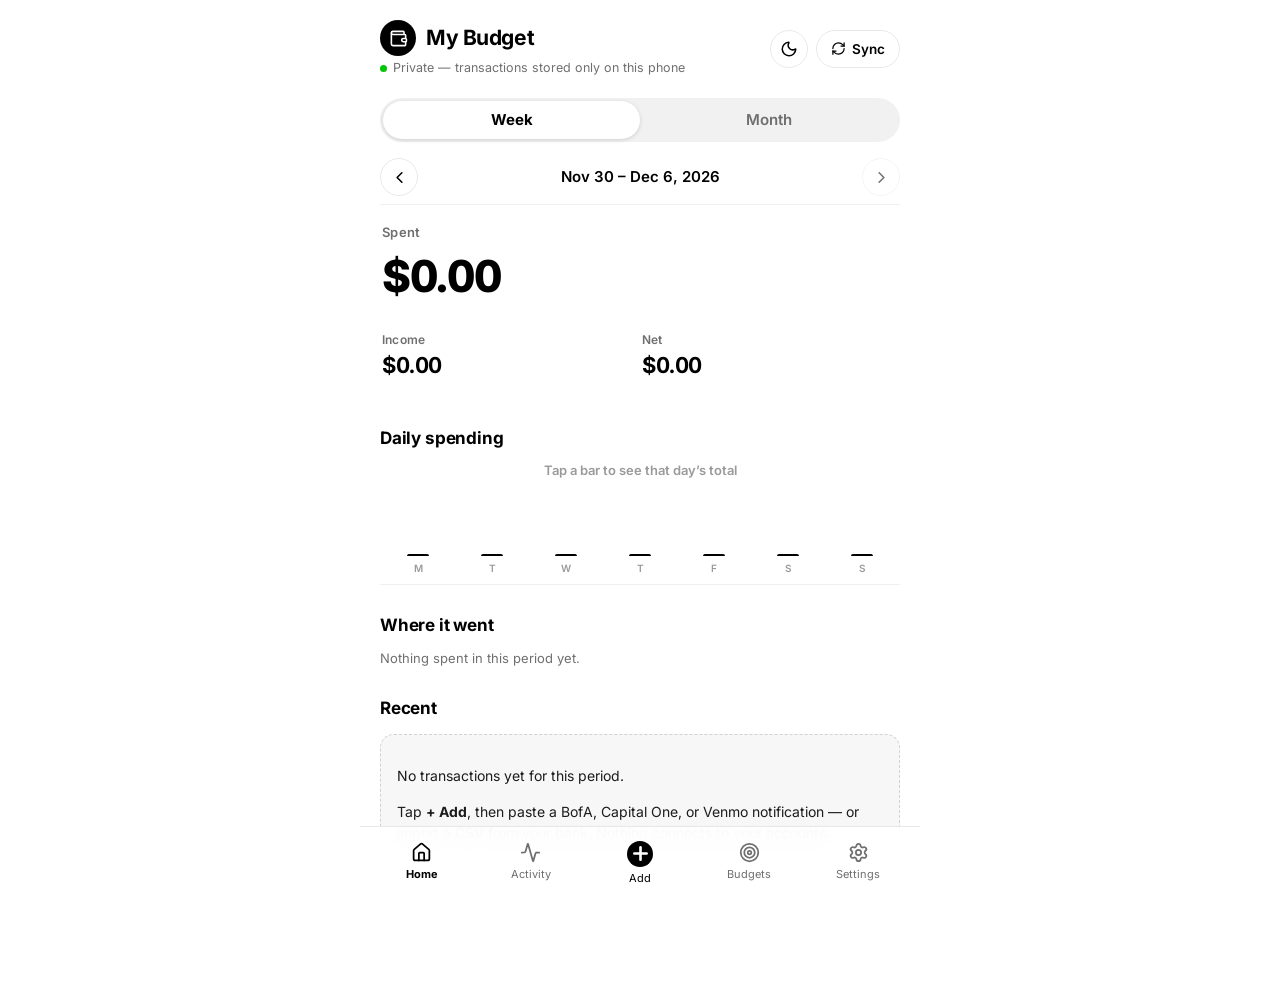
==== commit 53a9206f: "Budget Tracker: local-only week/month tracker with BofA/Capital One/Venmo paste + CSV import" ====
--- a/index.html
+++ b/index.html
@@ -85,6 +85,15 @@
 input,select,textarea{font:inherit;width:100%;padding:12px 14px;border-radius:12px;border:1px solid var(--line);
   background:var(--field);color:var(--text);margin:5px 0 12px;outline:none;transition:border-color .15s ease,box-shadow .15s ease}
 input:focus,select:focus,textarea:focus{border-color:var(--focus-border);box-shadow:0 0 0 3px var(--focus-ring)}
+/* Dropdown rules (2026-11-21): every select gets an unmistakable caret, a
+   full 48px touch target, and hover feedback. The element stays a native
+   select, so the platform still owns the popup itself — it flips at screen
+   edges, is fully keyboard-operable, and animates on its own timing. */
+select{min-height:48px;padding-right:38px;appearance:none;-webkit-appearance:none;cursor:pointer;
+  background-image:url("data:image/svg+xml,%3Csvg xmlns='http://www.w3.org/2000/svg' width='14' height='14' viewBox='0 0 24 24' fill='none' stroke='%23000000' stroke-width='2.4' stroke-linecap='round' stroke-linejoin='round'%3E%3Cpath d='m6 9 6 6 6-6'/%3E%3C/svg%3E");
+  background-repeat:no-repeat;background-position:right 13px center}
+[data-theme="dark"] select{background-image:url("data:image/svg+xml,%3Csvg xmlns='http://www.w3.org/2000/svg' width='14' height='14' viewBox='0 0 24 24' fill='none' stroke='%23ffffff' stroke-width='2.4' stroke-linecap='round' stroke-linejoin='round'%3E%3Cpath d='m6 9 6 6 6-6'/%3E%3C/svg%3E")}
+@media (hover:hover){select:hover{border-color:var(--focus-border)}}
 textarea{resize:vertical;line-height:1.5}
 label{font-size:13px;font-weight:600;color:var(--muted)}
 ::placeholder{color:var(--faint)}
@@ -140,10 +149,19 @@
 #bootSkel{padding-top:10px}
 #bootSkel.hidden{display:none}
 .skel{background:var(--wash2);border-radius:12px;margin:0 0 12px;animation:skelPulse 1.15s ease-in-out infinite}
+.skelSeg{height:38px;border-radius:999px}
 .skelHero{height:120px}
+.skelTitle{height:14px;width:34%;border-radius:7px;margin-top:20px}
 .skelRow{height:56px}
 .skelRow.short{width:62%}
 @keyframes skelPulse{0%,100%{opacity:1}50%{opacity:.4}}
+/* Skeleton states (2026-11-21): no spinners and no bare "loading…" text
+   anywhere. The Gmail sync status line becomes a shimmer bar while a sync
+   runs, and a busy Sync/Reload button becomes a shimmering block until
+   its result lands. */
+.skelLine{display:block;height:14px;width:72%;border-radius:7px;background:var(--wash2);animation:skelPulse 1.15s ease-in-out infinite}
+button.skelBusy{color:transparent!important;background:linear-gradient(100deg,var(--wash2) 40%,var(--wash) 50%,var(--wash2) 60%);background-size:200% 100%;animation:skelSweep 1.1s linear infinite;border-color:transparent}
+@keyframes skelSweep{to{background-position:-200% 0}}
 .barCol span{font-size:10px;color:var(--faint);font-weight:600;max-width:100%;overflow:hidden;text-align:center}
 
 /* Category rows */
@@ -380,7 +398,9 @@
 <div id="offlineBar" class="offlineBar hidden">You're offline — everything's saved on this phone. Gmail sync will catch up when you're back.</div>
 
 <div id="bootSkel" aria-hidden="true">
+  <div class="skel skelSeg"></div>
   <div class="skel skelHero"></div>
+  <div class="skel skelTitle"></div>
   <div class="skel skelRow"></div>
   <div class="skel skelRow"></div>
   <div class="skel skelRow short"></div>
@@ -667,7 +687,7 @@
         <button id="gmailDisconnectBtn" class="ghost hidden">Disconnect</button>
       </div>
       <label class="hint" for="gmailLookback" style="display:block;margin-top:10px">First sync looks back
-        <select id="gmailLookback" style="width:auto;display:inline-block;padding:6px 10px">
+        <select id="gmailLookback" style="width:auto;display:inline-block">
           <option value="30">30 days</option>
           <option value="90" selected>90 days</option>
           <option value="365">1 year</option>
@@ -1271,6 +1291,12 @@
   });
 });
 function shiftAnchor(dir) {
+  if (dir > 0) {
+    // Stop at the current period (Justin's rule, 2026-11-22): paging forward
+    // ends at this week / this month — there are no future periods to see.
+    var curStart = P.periodRange(period, P.todayISO()).start;
+    if (P.periodRange(period, anchor).start >= curStart) return;
+  }
   var d = new Date(anchor + 'T12:00:00');
   if (period === 'week') d.setDate(d.getDate() + dir * 7); else d.setMonth(d.getMonth() + dir);
   anchor = P.todayISO(d); renderHome();
@@ -1414,6 +1440,8 @@
   var t = P.totals(state.txns, range);
   var label = period === 'week' ? weekLabel(range.start, range.end) : new Date(anchor + 'T12:00:00').toLocaleDateString('en-US', { month: 'long', year: 'numeric' });
   $('periodLabel').textContent = label;
+  // At the current period the forward arrow is spent: dim it and disable it.
+  $('nextPeriod').disabled = range.start >= P.periodRange(period, P.todayISO()).start;
   $('statSpent').textContent = fmt(t.spent);
   $('statIncome').textContent = fmt(t.income);
   $('statNet').textContent = fmt(t.net);
@@ -1693,6 +1721,24 @@
   state.txns.forEach(function (t) { if (t.source === 'Capital One' && /^capital one purchase$/i.test(t.merchant || '') && t.cents === 91244 && !t.omitted) { t.omitted = true; changed = true; } });
   if (changed) save();
 }
+function migrateMerchantFix() {
+  if (state.merchantFixV49) return;
+  state.merchantFixV49 = true;
+  var changed = false;
+  // The Berryline charge (Capital One, 2026-11-20): if the phone synced in
+  // the ~90 minutes before the v44 parser fix shipped that night, the row
+  // imported under the placeholder name "Capital One purchase" and dedup
+  // blocks re-import. Rename that exact row (source + placeholder name +
+  // $4.95 + date) to the real vendor. Any other row is untouched.
+  state.txns.forEach(function (t) {
+    if (t.source === 'Capital One' && /^capital one purchase$/i.test(t.merchant || '') && t.cents === 495 && t.date === '2026-11-20') {
+      t.merchant = 'Berryline';
+      if (/^capital one purchase$/i.test(t.origMerchant || '')) t.origMerchant = 'Berryline';
+      changed = true;
+    }
+  });
+  if (changed) save();
+}
 function migrateNoteFix() {
   if (state.noteFixV47) return;
   state.noteFixV47 = true;
@@ -1716,7 +1762,7 @@
     return '<div class="txn ' + (t.direction === 'in' ? 'in' : 'out') + '"><div class="txnMain"><strong>' + esc(t.merchant) + '</strong><span class="meta">' + esc(t.date) + ' · ' + esc(t.source) + '</span></div><div class="txnAmt">' + sign + fmt(t.cents) + '</div><button class="ghost small" type="button" data-restore="' + t.id + '">Restore</button></div>';
   }).join('') : '<p class="hint">Nothing omitted right now.</p>';
 }
-function renderAll() { if (!unlocked) return; migrateCountFix(); migrateOmitFix(); migrateArtifactFix(); migrateNoteFix(); fileDueRecurring(); renderRecurring(); renderHome(); renderTxns(); renderBudgets(); renderOmitted(); renderRules(); syncDisplayPrefs(); updatePinStatus(); $('removePinBtn').classList.toggle('hidden', !state.pin); }
+function renderAll() { if (!unlocked) return; migrateCountFix(); migrateOmitFix(); migrateArtifactFix(); migrateNoteFix(); migrateMerchantFix(); fileDueRecurring(); renderRecurring(); renderHome(); renderTxns(); renderBudgets(); renderOmitted(); renderRules(); syncDisplayPrefs(); updatePinStatus(); $('removePinBtn').classList.toggle('hidden', !state.pin); }
 function syncDisplayPrefs() { var tg = $('venmoDescToggle'); if (tg) tg.checked = !state.hideVenmoNotes; }
 $('venmoDescToggle').addEventListener('change', function () { state.hideVenmoNotes = !$('venmoDescToggle').checked; save(); renderAll(); });
 
@@ -2132,7 +2178,7 @@
   if (gmailSyncing) return Promise.resolve({ busy: true });
   if (!gmailClientId()) { renderGmailStatus(); $('gmailResult').textContent = 'Paste your Google Client ID first — the one-time setup steps are right above it.'; return Promise.resolve({ error: 'Gmail isn’t set up yet — open Settings → Gmail sync to connect it.' }); }
   if (navigator.onLine === false) { $('gmailResult').textContent = OFFLINE_SYNC_MSG; return Promise.resolve({ error: OFFLINE_SYNC_MSG }); }
-  gmailSyncing = true; $('gmailResult').textContent = 'Syncing with Gmail…';
+  gmailSyncing = true; $('gmailResult').innerHTML = '<span class="skelLine" aria-hidden="true"></span>';
   return gmailEnsureToken(interactive).then(function (token) {
     var last = gmailGet(GMAIL_LS.last, ''), since, d;
     if (last) { d = new Date(last); d.setDate(d.getDate() - 3); since = P.todayISO(d); }
@@ -2325,7 +2371,7 @@
 /* ---------- Force reload: drop cached app files + service worker, keep localStorage data ---------- */
 function reloadApp(btn) {
   var old = btn ? btn.textContent : '';
-  if (btn) { btn.textContent = 'Reloading…'; btn.disabled = true; }
+  if (btn) { btn.textContent = 'Reloading'; btn.classList.add('skelBusy'); btn.disabled = true; }
   var jobs = [];
   if ('serviceWorker' in navigator) {
     jobs.push(navigator.serviceWorker.getRegistrations().then(function (regs) {
@@ -2341,7 +2387,7 @@
     var url = location.pathname + '?v=' + Date.now() + location.hash;
     location.replace(url);
   });
-  setTimeout(function () { if (btn) { btn.textContent = old; btn.disabled = false; } }, 4000);
+  setTimeout(function () { if (btn) { btn.textContent = old; btn.classList.remove('skelBusy'); btn.disabled = false; } }, 4000);
 }
 /* ---------- Sync button: pull new transactions from Gmail, THEN reload the app code.
    If Gmail isn't connected there's nothing to pull, so it just reloads. If the
@@ -2351,10 +2397,10 @@
   var connected = gmailGet(GMAIL_LS.connected, '') === '1' && !!gmailClientId();
   if (!connected) { reloadApp(btn); return; }
   var oldHTML = btn ? btn.innerHTML : '';
-  if (btn) { btn.disabled = true; btn.textContent = 'Syncing…'; }
+  if (btn) { btn.disabled = true; btn.textContent = 'Syncing'; btn.classList.add('skelBusy'); }
   var done = function (outcome) {
     if (outcome && outcome.error) {
-      if (btn) { btn.disabled = false; btn.innerHTML = oldHTML; }
+      if (btn) { btn.disabled = false; btn.innerHTML = oldHTML; btn.classList.remove('skelBusy'); }
       showMsgToast(outcome.error, 6000);
       return;
     }
